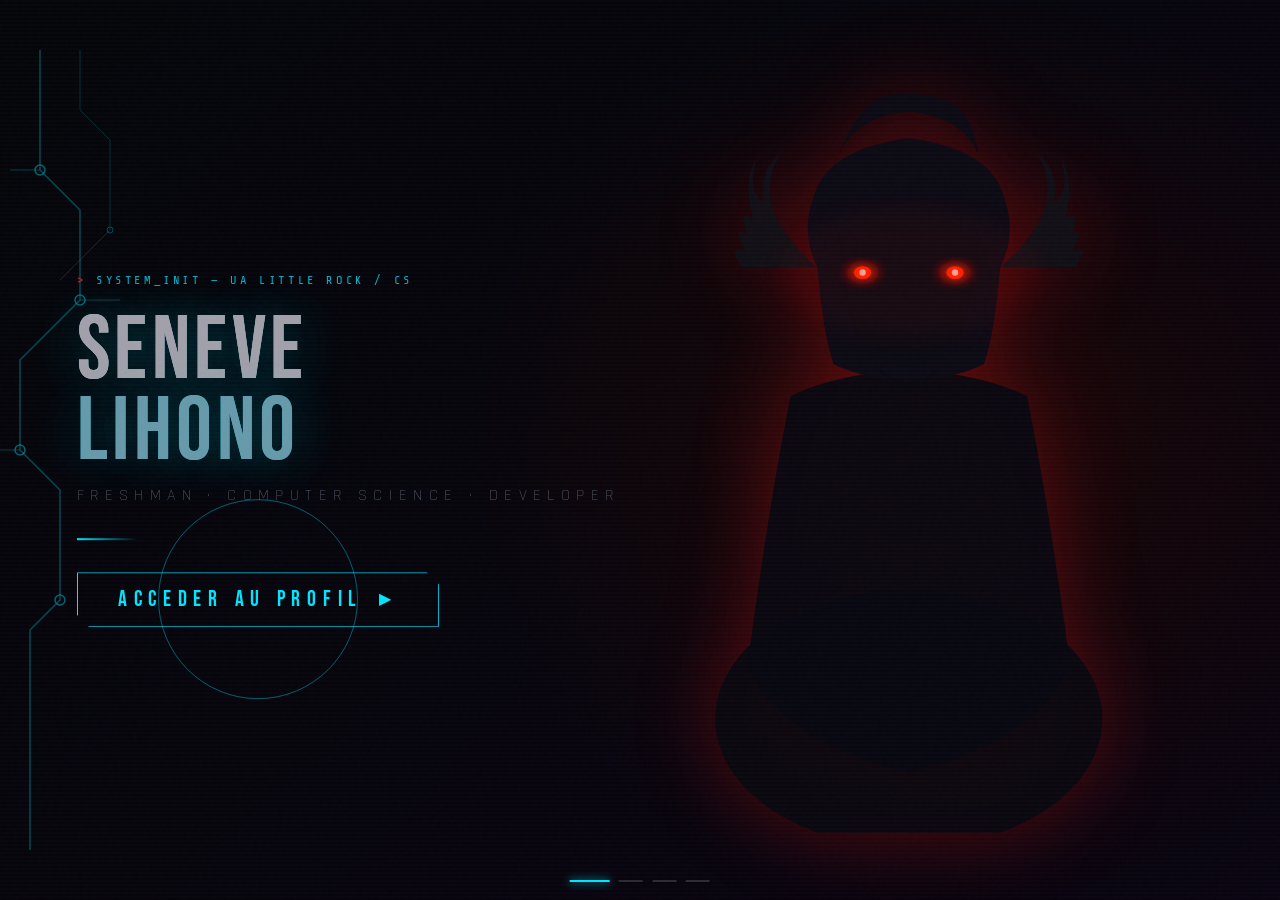
==== index.html @ 0534eff2 "uploadd of spin" ====
<!DOCTYPE html>
<html lang="fr">
<head>
  <meta charset="UTF-8">
  <meta name="viewport" content="width=device-width, initial-scale=1.0">
  <title>Seneve Lihono — Portfolio</title>
  <link href="https://fonts.googleapis.com/css2?family=Bebas+Neue&family=Rajdhani:wght@300;400;600;700&family=Share+Tech+Mono&display=swap" rel="stylesheet">
  <link rel="stylesheet" href="style.css">
</head>
<body>

  <!-- ══════════════════════════════════════
       SLIDER PRINCIPAL (4 slides)
  ══════════════════════════════════════ -->
  <div class="slider" id="slider">

    <!-- ══ SLIDE 0 — START ══ -->
    <div class="slide" id="s0">
      <div class="s0-bg"></div>
      <div class="scanlines"></div>

      <!-- Circuit board décoratif gauche -->
      <svg class="circuit" viewBox="0 0 220 800" fill="none" xmlns="http://www.w3.org/2000/svg">
        <path d="M40 0 L40 120 L80 160 L80 250 L20 310 L20 400 L60 440 L60 550 L30 580 L30 800" stroke="#00e5ff" stroke-width="1.5" opacity="0.5"/>
        <path d="M80 0 L80 60 L110 90 L110 180 L60 230" stroke="#00e5ff" stroke-width="1" opacity="0.3"/>
        <circle cx="40"  cy="120" r="5" fill="none" stroke="#00e5ff" stroke-width="1.5" opacity="0.7"/>
        <circle cx="80"  cy="250" r="5" fill="none" stroke="#00e5ff" stroke-width="1.5" opacity="0.7"/>
        <circle cx="20"  cy="400" r="5" fill="none" stroke="#00e5ff" stroke-width="1.5" opacity="0.7"/>
        <circle cx="60"  cy="550" r="5" fill="none" stroke="#00e5ff" stroke-width="1.5" opacity="0.7"/>
        <circle cx="110" cy="180" r="3" fill="none" stroke="#00e5ff" stroke-width="1"   opacity="0.5"/>
        <path d="M40 120 L10 120"  stroke="#00e5ff" stroke-width="1" opacity="0.4"/>
        <path d="M80 250 L120 250" stroke="#00e5ff" stroke-width="1" opacity="0.4"/>
        <path d="M20 400 L0 400"   stroke="#00e5ff" stroke-width="1" opacity="0.4"/>
      </svg>

      <!-- Personnage sombre (SVG art style Gachiakuta) -->
      <div class="dark-figure">
        <svg class="figure-svg" viewBox="0 0 500 700" xmlns="http://www.w3.org/2000/svg">
          <defs>
            <radialGradient id="eyeGlow" cx="50%" cy="50%" r="50%">
              <stop offset="0%"   stop-color="#ff3300" stop-opacity="1"/>
              <stop offset="60%"  stop-color="#cc1100" stop-opacity="0.8"/>
              <stop offset="100%" stop-color="#660000" stop-opacity="0"/>
            </radialGradient>
            <filter id="blur-eye">  <feGaussianBlur stdDeviation="4"/>  </filter>
            <filter id="blur-soft"> <feGaussianBlur stdDeviation="12"/> </filter>
          </defs>
          <!-- Ombre corps -->
          <ellipse cx="250" cy="600" rx="180" ry="120" fill="#080810" opacity="0.9"/>
          <!-- Corps / cape sombre -->
          <path d="M140 300 Q120 400 100 550 Q130 620 250 650 Q370 620 400 550 Q380 400 360 300 Q320 280 250 275 Q180 280 140 300Z" fill="#0a0810" opacity="0.95"/>
          <!-- Tête -->
          <path d="M165 180 Q150 150 160 120 Q170 70 250 60 Q330 70 340 120 Q350 150 335 180 Q330 240 320 270 Q290 285 250 285 Q210 285 180 270 Q170 240 165 180Z" fill="#0d0a14"/>
          <!-- Cheveux hérissés gauche -->
          <path d="M165 180 Q140 160 125 130 Q115 100 130 75 Q110 90 115 120 Q100 110 108 80 Q95 100 105 135 Q90 125 100 150 Q85 140 98 165 Q80 158 95 180 Q165 180 165 180Z" fill="#111118" opacity="0.9"/>
          <!-- Cheveux hérissés droit -->
          <path d="M335 180 Q360 160 375 130 Q385 100 370 75 Q390 90 385 120 Q400 110 392 80 Q405 100 395 135 Q410 125 402 150 Q415 140 402 165 Q420 158 405 180 Q335 180 335 180Z" fill="#111118" opacity="0.9"/>
          <!-- Mèche du dessus -->
          <path d="M185 75 Q200 40 250 35 Q300 40 315 75 Q310 45 295 30 Q270 15 230 20 Q205 25 185 75Z" fill="#0d0a14"/>
          <!-- Ombre visage -->
          <path d="M185 150 Q190 200 200 240 Q220 270 250 272 Q280 270 300 240 Q310 200 315 150 Q295 135 250 133 Q205 135 185 150Z" fill="#0c0a12"/>
          <!-- Yeux rouges lumineux -->
          <ellipse cx="207" cy="185" rx="20" ry="12" fill="url(#eyeGlow)" filter="url(#blur-eye)" opacity="0.9"/>
          <ellipse cx="293" cy="185" rx="20" ry="12" fill="url(#eyeGlow)" filter="url(#blur-eye)" opacity="0.9"/>
          <ellipse cx="207" cy="185" rx="8" ry="6" fill="#ff2200"/>
          <ellipse cx="293" cy="185" rx="8" ry="6" fill="#ff2200"/>
          <ellipse cx="207" cy="185" rx="3" ry="3" fill="#fff" opacity="0.6"/>
          <ellipse cx="293" cy="185" rx="3" ry="3" fill="#fff" opacity="0.6"/>
          <!-- Halo rouge ambiant -->
          <ellipse cx="250" cy="185" rx="120" ry="60" fill="#ff1100" opacity="0.05" filter="url(#blur-soft)"/>
          <!-- Col / cou -->
          <path d="M220 272 Q235 290 250 295 Q265 290 280 272 Q265 285 250 288 Q235 285 220 272Z" fill="#0a0810"/>
        </svg>
      </div>

      <!-- Contenu texte gauche -->
      <div class="s0-left">
        <div class="tag-line">SYSTEM_INIT — UA LITTLE ROCK / CS</div>
        <div class="big-name">
          <div class="glitch-wrap" data-text="SENEVE">SENEVE</div>
          <span class="glitch-wrap" data-text="LIHONO">LIHONO</span>
        </div>
        <div class="sub-name">Freshman · Computer Science · Developer</div>
        <div class="divider"></div>
        <div style="position:relative; display:inline-block;">
          <div class="pulse-ring"></div>
          <div class="pulse-ring"></div>
          <div class="pulse-ring"></div>
          <button class="start-btn" onclick="goTo(1)">
            ACCEDER AU PROFIL <span class="arrow">▶</span>
          </button>
        </div>
      </div>
    </div><!-- /s0 -->


    <!-- ══ SLIDE 1 — WHO I AM ══ -->
    <div class="slide" id="s1">
      <div class="s1-bg"></div>
      <div class="scanlines"></div>

      <svg class="circuit" viewBox="0 0 220 800" fill="none" xmlns="http://www.w3.org/2000/svg">
        <path d="M40 0 L40 120 L80 160 L80 250 L20 310 L20 400 L60 440 L60 550 L30 580 L30 800" stroke="#ff2d2d" stroke-width="1.5" opacity="0.35"/>
        <circle cx="40" cy="120" r="5" fill="none" stroke="#ff2d2d" stroke-width="1.5" opacity="0.6"/>
        <circle cx="80" cy="250" r="5" fill="none" stroke="#ff2d2d" stroke-width="1.5" opacity="0.6"/>
        <circle cx="20" cy="400" r="5" fill="none" stroke="#ff2d2d" stroke-width="1.5" opacity="0.6"/>
      </svg>

      <div class="slide-header">
        <div class="section-num">// 01 — IDENTITY</div>
        <div class="section-title">WHO <em>I AM</em></div>
        <div class="title-bar"></div>
      </div>

      <div class="bio-grid">
        <div class="bio-card">
          <div class="bio-label">Origine</div>
          <div class="bio-text">Né à Kinshasa, RDC. Multilingue — parle Français, Lingala et Swahili. Maintenant basé à Little Rock, Arkansas.</div>
        </div>
        <div class="bio-card">
          <div class="bio-label">Formation</div>
          <div class="bio-text">Étudiant Freshman en Computer Science à UA Little Rock. Passionné par la programmation depuis ses débuts avec Scratch.</div>
        </div>
        <div class="bio-card">
          <div class="bio-label">Expérience</div>
          <div class="bio-text">Formation Scratch &amp; drone programming. Bénévole IT services au Summit Church. Toujours en train d'explorer de nouvelles technologies.</div>
          <div class="tag-list">
            <span class="tag">Scratch</span>
            <span class="tag">Drone</span>
            <span class="tag">IT Support</span>
          </div>
        </div>
        <div class="bio-card">
          <div class="bio-label">Hobbies</div>
          <div class="bio-text">Football · Écriture · Animes &amp; Cartoons · Gaming · Cuisine · Batterie · Studio musique maison</div>
          <div class="tag-list">
            <span class="tag red">⚽ Soccer</span>
            <span class="tag red">🥁 Drums</span>
            <span class="tag red">✍ Stories</span>
            <span class="tag red">🎌 Anime</span>
          </div>
        </div>
      </div>

      <button class="nav-arrow nav-prev" onclick="goTo(0)">◀ RETOUR</button>
      <button class="nav-arrow nav-next" onclick="goTo(2)">SUITE ▶</button>
    </div><!-- /s1 -->


    <!-- ══ SLIDE 2 — ÉTUDES & MOTIVATION ══ -->
    <div class="slide" id="s2">
      <div class="s2-bg"></div>
      <div class="scanlines"></div>

      <svg class="circuit" viewBox="0 0 220 800" fill="none" xmlns="http://www.w3.org/2000/svg">
        <path d="M40 0 L40 120 L80 160 L80 250 L20 310 L20 400 L60 440 L60 550 L30 580 L30 800" stroke="#00e5ff" stroke-width="1.5" opacity="0.4"/>
        <circle cx="40" cy="120" r="5" fill="none" stroke="#00e5ff" stroke-width="1.5" opacity="0.7"/>
        <circle cx="80" cy="250" r="5" fill="none" stroke="#00e5ff" stroke-width="1.5" opacity="0.7"/>
        <circle cx="20" cy="400" r="5" fill="none" stroke="#00e5ff" stroke-width="1.5" opacity="0.7"/>
      </svg>

      <div class="slide-header">
        <div class="section-num">// 02 — VISION</div>
        <div class="section-title">ÉTUDES &amp; <em>MOTIVATION</em></div>
        <div class="title-bar"></div>
      </div>

      <div class="two-col">
        <div class="info-block">
          <div class="block-title">📡 Ce que j'étudie</div>
          <div class="study-item"><div class="study-dot"></div><div class="study-text">Computer Science — Algorithmique, structures de données, logique computationnelle</div></div>
          <div class="study-item"><div class="study-dot"></div><div class="study-text">Programmation : Python, Java, HTML/CSS — en cours d'apprentissage continu</div></div>
          <div class="study-item"><div class="study-dot"></div><div class="study-text">Réseaux &amp; systèmes — initiation à l'architecture informatique</div></div>
          <div class="study-item"><div class="study-dot"></div><div class="study-text">Mathématiques discrètes — la base de tout en CS</div></div>
        </div>
        <div class="info-block red-block">
          <div class="block-title">🔥 Ce qui me motive</div>
          <div class="motiv-item"><div class="motiv-icon">⚡</div><div class="study-text">Créer des outils qui simplifient la vie des gens et ont un impact réel dans la société</div></div>
          <div class="motiv-item"><div class="motiv-icon">🎮</div><div class="study-text">L'intersection entre la technologie, le design et la narration (game dev &amp; storytelling)</div></div>
          <div class="motiv-item"><div class="motiv-icon">🌍</div><div class="study-text">Représenter l'Afrique dans la tech — montrer ce dont les développeurs africains sont capables</div></div>
          <div class="motiv-item"><div class="motiv-icon">🎵</div><div class="study-text">Fusionner musique et code — produire, automatiser, innover dans le studio</div></div>
        </div>
      </div>

      <button class="nav-arrow nav-prev" onclick="goTo(1)">◀ RETOUR</button>
      <button class="nav-arrow nav-next" onclick="goTo(3)">MES TRAVAUX ▶</button>
    </div><!-- /s2 -->


    <!-- ══ SLIDE 3 — MES TRAVAUX ══ -->
    <div class="slide" id="s3">
      <div class="s3-bg"></div>
      <div class="scanlines"></div>

      <svg class="circuit" viewBox="0 0 220 800" fill="none" xmlns="http://www.w3.org/2000/svg">
        <path d="M40 0 L40 120 L80 160 L80 250 L20 310 L20 400 L60 440 L60 550 L30 580 L30 800" stroke="#00e5ff" stroke-width="1.5" opacity="0.4"/>
        <circle cx="40" cy="120" r="5" fill="none" stroke="#00e5ff" stroke-width="1.5" opacity="0.7"/>
        <circle cx="80" cy="250" r="5" fill="none" stroke="#00e5ff" stroke-width="1.5" opacity="0.7"/>
        <circle cx="20" cy="400" r="5" fill="none" stroke="#00e5ff" stroke-width="1.5" opacity="0.7"/>
      </svg>

      <div class="slide-header">
        <div class="section-num">// 03 — PORTFOLIO</div>
        <div class="section-title">MES <em>TRAVAUX</em></div>
        <div class="title-bar"></div>
      </div>

      <div class="scroll-hint">
        <span>SCROLL</span>
        <div class="scroll-line"></div>
      </div>

      <!-- Grille verticale scrollable -->
      <div class="works-container">
        <div class="works-grid">
          <!-- Travaux terminés -->
          <div class="work-icon-card" onclick="openWork('scratch')">
            <span class="work-status">✓ DONE</span>
            <div class="work-emoji">🐱</div>
            <div class="work-label">Scratch Projects</div>
          </div>
          <div class="work-icon-card" onclick="openWork('drone')">
            <span class="work-status">✓ DONE</span>
            <div class="work-emoji">🚁</div>
            <div class="work-label">Drone Programming</div>
          </div>
          <div class="work-icon-card" onclick="openWork('church')">
            <span class="work-status">✓ DONE</span>
            <div class="work-emoji">⛪</div>
            <div class="work-label">IT Church Bénévolat</div>
          </div>
          <div class="work-icon-card locked" onclick="openWork('web')">
            <span class="work-status">WIP</span>
            <div class="work-emoji">🌐</div>
            <div class="work-label">Web Dev Project</div>
          </div>
          <!-- En cours -->
          <div class="work-icon-card locked" onclick="openWork('story')">
            <span class="work-status">WIP</span>
            <div class="work-emoji">📖</div>
            <div class="work-label">Story / Novel</div>
          </div>
          <div class="work-icon-card locked" onclick="openWork('studio')">
            <span class="work-status">WIP</span>
            <div class="work-emoji">🎵</div>
            <div class="work-label">Music Studio Setup</div>
          </div>
          <div class="work-icon-card locked" onclick="openWork('game')">
            <span class="work-status">SOON</span>
            <div class="work-emoji">🎮</div>
            <div class="work-label">Game Dev Concept</div>
          </div>
          <div class="work-icon-card locked" onclick="openWork('app')">
            <span class="work-status">SOON</span>
            <div class="work-emoji">📱</div>
            <div class="work-label">Mobile App</div>
          </div>
          <!-- À venir -->
          <div class="work-icon-card locked" onclick="openWork('ai')">
            <span class="work-status">SOON</span>
            <div class="work-emoji">🤖</div>
            <div class="work-label">AI Project</div>
          </div>
          <div class="work-icon-card locked" onclick="openWork('drum')">
            <span class="work-status">WIP</span>
            <div class="work-emoji">🥁</div>
            <div class="work-label">Drum Covers</div>
          </div>
          <div class="work-icon-card locked" onclick="openWork('design')">
            <span class="work-status">SOON</span>
            <div class="work-emoji">🎨</div>
            <div class="work-label">UI Design Work</div>
          </div>
          <div class="work-icon-card locked" onclick="openWork('open')">
            <span class="work-status">???</span>
            <div class="work-emoji">🔮</div>
            <div class="work-label">Projet Secret</div>
          </div>
        </div>
      </div>

      <button class="nav-arrow nav-prev" onclick="goTo(2)">◀ RETOUR</button>
    </div><!-- /s3 -->

  </div><!-- /slider -->


  <!-- ══ PROGRESS DOTS ══ -->
  <div class="progress">
    <div class="prog-dot active" onclick="goTo(0)"></div>
    <div class="prog-dot"        onclick="goTo(1)"></div>
    <div class="prog-dot"        onclick="goTo(2)"></div>
    <div class="prog-dot"        onclick="goTo(3)"></div>
  </div>


  <!-- ══ MODAL TRAVAIL ══ -->
  <div class="work-modal" id="modal">
    <div class="modal-box">
      <button class="modal-close" onclick="closeModal()">[ FERMER ]</button>
      <div class="modal-title" id="modal-title">PROJECT</div>
      <div class="modal-desc"  id="modal-desc">Description...</div>
      <div class="modal-tags"  id="modal-tags"></div>
    </div>
  </div>

  <script src="script.js"></script>
</body>
</html>
---- style.css ----
/* ══════════════════════════════════════════════
   VARIABLES & RESET
══════════════════════════════════════════════ */
:root {
  --cyan:  #00e5ff;
  --red:   #ff2d2d;
  --dark:  #050508;
  --mid:   #0d0d14;
  --panel: #0a0a12;
  --text:  #c8d0e0;
  --dim:   #5a6070;
}

* {
  margin: 0;
  padding: 0;
  box-sizing: border-box;
}

body {
  background: var(--dark);
  color: var(--text);
  font-family: 'Rajdhani', sans-serif;
  overflow: hidden;
  height: 100vh;
  width: 100vw;
  cursor: default;
}

/* ── Texture grain (noise overlay) ── */
body::before {
  content: '';
  position: fixed;
  inset: 0;
  background-image: url("data:image/svg+xml,%3Csvg viewBox='0 0 200 200' xmlns='http://www.w3.org/2000/svg'%3E%3Cfilter id='n'%3E%3CfeTurbulence type='fractalNoise' baseFrequency='0.9' numOctaves='4' stitchTiles='stitch'/%3E%3C/filter%3E%3Crect width='100%25' height='100%25' filter='url(%23n)' opacity='0.04'/%3E%3C/svg%3E");
  opacity: 0.4;
  pointer-events: none;
  z-index: 9999;
}


/* ══════════════════════════════════════════════
   SLIDER
══════════════════════════════════════════════ */
.slider {
  display: flex;
  width: 400vw;
  height: 100vh;
  transition: transform 0.9s cubic-bezier(0.86, 0, 0.07, 1);
}

.slide {
  width: 100vw;
  height: 100vh;
  position: relative;
  overflow: hidden;
  flex-shrink: 0;
}

/* ── Circuit board décoratif (SVG latéral) ── */
.circuit {
  position: absolute;
  left: 0;
  top: 0;
  width: 220px;
  height: 100%;
  opacity: 0.6;
  pointer-events: none;
}

/* ── Lignes de scan CRT ── */
.scanlines {
  position: absolute;
  inset: 0;
  background: repeating-linear-gradient(
    0deg,
    transparent,
    transparent 2px,
    rgba(0, 229, 255, 0.015) 2px,
    rgba(0, 229, 255, 0.015) 4px
  );
  pointer-events: none;
  z-index: 2;
}


/* ══════════════════════════════════════════════
   SLIDE 0 — START
══════════════════════════════════════════════ */
#s0 { background: var(--dark); }

.s0-bg {
  position: absolute;
  inset: 0;
  background:
    radial-gradient(ellipse 60% 80% at 75% 50%, #1a0505 0%, transparent 65%),
    radial-gradient(ellipse 30% 40% at 72% 48%, rgba(180, 20, 20, 0.25) 0%, transparent 60%),
    linear-gradient(135deg, #050508 0%, #0a0310 100%);
}

/* Personnage sombre droit */
.dark-figure {
  position: absolute;
  right: 8%;
  top: 50%;
  transform: translateY(-50%);
  width: 42vw;
  height: 85vh;
  display: flex;
  align-items: center;
  justify-content: center;
}

.figure-svg {
  width: 100%;
  height: 100%;
  filter: drop-shadow(0 0 40px rgba(255, 20, 20, 0.3));
}

/* Contenu gauche slide 0 */
.s0-left {
  position: absolute;
  left: 6%;
  top: 50%;
  transform: translateY(-50%);
  z-index: 5;
}

.tag-line {
  font-family: 'Share Tech Mono', monospace;
  color: var(--cyan);
  font-size: 0.75rem;
  letter-spacing: 0.3em;
  text-transform: uppercase;
  margin-bottom: 1.5rem;
  opacity: 0.8;
}

.tag-line::before {
  content: '> ';
  color: var(--red);
}

.big-name {
  font-family: 'Bebas Neue', sans-serif;
  font-size: clamp(3rem, 7vw, 6rem);
  line-height: 0.9;
  color: #fff;
  letter-spacing: 0.05em;
  text-shadow: 0 0 60px rgba(0, 229, 255, 0.2);
}

.big-name span {
  color: var(--cyan);
  display: block;
}

.sub-name {
  font-family: 'Rajdhani', sans-serif;
  font-weight: 300;
  font-size: 1rem;
  letter-spacing: 0.4em;
  color: var(--dim);
  margin-top: 0.8rem;
  text-transform: uppercase;
}

.divider {
  width: 60px;
  height: 2px;
  background: linear-gradient(90deg, var(--cyan), transparent);
  margin: 2rem 0;
}

/* Bouton START */
.start-btn {
  display: inline-flex;
  align-items: center;
  gap: 1rem;
  background: transparent;
  border: 1px solid var(--cyan);
  color: var(--cyan);
  font-family: 'Bebas Neue', sans-serif;
  font-size: 1.4rem;
  letter-spacing: 0.3em;
  padding: 0.8rem 2.5rem;
  cursor: pointer;
  position: relative;
  overflow: hidden;
  transition: all 0.3s;
  clip-path: polygon(0 0, calc(100% - 12px) 0, 100% 12px, 100% 100%, 12px 100%, 0 calc(100% - 12px));
}

.start-btn::before {
  content: '';
  position: absolute;
  inset: 0;
  background: var(--cyan);
  transform: scaleX(0);
  transform-origin: left;
  transition: transform 0.3s ease;
  z-index: -1;
}

.start-btn:hover::before { transform: scaleX(1); }
.start-btn:hover {
  color: var(--dark);
  box-shadow: 0 0 30px rgba(0, 229, 255, 0.4);
}

.start-btn .arrow {
  font-size: 1rem;
  transition: transform 0.3s;
}
.start-btn:hover .arrow { transform: translateX(6px); }

/* Anneaux pulsants autour du bouton */
.pulse-ring {
  position: absolute;
  width: 200px;
  height: 200px;
  border: 1px solid rgba(0, 229, 255, 0.15);
  border-radius: 50%;
  left: 50%;
  top: 50%;
  transform: translate(-50%, -50%);
  animation: pulse-expand 3s ease-out infinite;
  pointer-events: none;
}
.pulse-ring:nth-child(2) { animation-delay: 1s; }
.pulse-ring:nth-child(3) { animation-delay: 2s; }

@keyframes pulse-expand {
  0%   { transform: translate(-50%, -50%) scale(0.3); opacity: 0.6; }
  100% { transform: translate(-50%, -50%) scale(2.5); opacity: 0; }
}

/* Effet glitch sur le nom */
.glitch-wrap {
  position: relative;
  display: inline-block;
}

.glitch-wrap::before,
.glitch-wrap::after {
  content: attr(data-text);
  position: absolute;
  left: 0; top: 0;
  font-family: 'Bebas Neue', sans-serif;
  font-size: inherit;
  line-height: inherit;
  letter-spacing: inherit;
  color: inherit;
  width: 100%;
}

.glitch-wrap::before {
  color: var(--cyan);
  animation: glitch 3.5s infinite linear alternate-reverse;
  animation-delay: 0.5s;
  opacity: 0.6;
}

.glitch-wrap::after {
  color: var(--red);
  animation: glitch 4s infinite linear alternate;
  opacity: 0.4;
}

@keyframes glitch {
  0%   { clip-path: inset(40% 0 61% 0); transform: translate(-4px, 0); }
  20%  { clip-path: inset(92% 0 1%  0); transform: translate( 4px, 0); }
  40%  { clip-path: inset(43% 0 1%  0); transform: translate( 0,   0); }
  60%  { clip-path: inset(25% 0 58% 0); transform: translate( 4px, 0); }
  80%  { clip-path: inset(54% 0 7%  0); transform: translate(-4px, 0); }
  100% { clip-path: inset(58% 0 43% 0); transform: translate( 0,   0); }
}


/* ══════════════════════════════════════════════
   SLIDE 1 — WHO I AM
══════════════════════════════════════════════ */
#s1 { background: var(--mid); }

.s1-bg {
  position: absolute;
  inset: 0;
  background:
    radial-gradient(ellipse 50% 60% at 20% 50%, rgba(0, 229, 255, 0.04) 0%, transparent 70%),
    linear-gradient(160deg, #080810 0%, #0d0d18 100%);
}

/* En-tête de section (commun slides 1-3) */
.slide-header {
  position: absolute;
  top: 8%;
  left: 6%;
  z-index: 5;
}

.section-num {
  font-family: 'Share Tech Mono', monospace;
  font-size: 0.65rem;
  color: var(--red);
  letter-spacing: 0.4em;
  margin-bottom: 0.5rem;
}

.section-title {
  font-family: 'Bebas Neue', sans-serif;
  font-size: clamp(2.5rem, 5vw, 4.5rem);
  color: #fff;
  letter-spacing: 0.06em;
  line-height: 0.9;
}

.section-title em {
  color: var(--cyan);
  font-style: normal;
}

.title-bar {
  width: 80px;
  height: 3px;
  background: linear-gradient(90deg, var(--red), var(--cyan));
  margin-top: 0.8rem;
}

/* Grille bio (4 cartes) */
.bio-grid {
  position: absolute;
  top: 28%;
  left: 6%;
  right: 10%;
  display: grid;
  grid-template-columns: 1fr 1fr;
  gap: 1.5rem 3rem;
  z-index: 5;
}

.bio-card {
  border-left: 2px solid var(--cyan);
  padding-left: 1.2rem;
  animation: fadeUp 0.6s ease both;
}

.bio-card:nth-child(2) { animation-delay: 0.1s; border-color: var(--red); }
.bio-card:nth-child(3) { animation-delay: 0.2s; }
.bio-card:nth-child(4) { animation-delay: 0.3s; border-color: var(--red); }

@keyframes fadeUp {
  from { opacity: 0; transform: translateY(20px); }
  to   { opacity: 1; transform: translateY(0); }
}

.bio-label {
  font-family: 'Share Tech Mono', monospace;
  font-size: 0.6rem;
  color: var(--cyan);
  letter-spacing: 0.3em;
  text-transform: uppercase;
  margin-bottom: 0.4rem;
  opacity: 0.7;
}

.bio-card:nth-child(2) .bio-label,
.bio-card:nth-child(4) .bio-label { color: var(--red); }

.bio-text {
  font-size: 0.95rem;
  line-height: 1.6;
  color: var(--text);
  font-weight: 300;
}

/* Tags */
.tag-list {
  display: flex;
  flex-wrap: wrap;
  gap: 0.4rem;
  margin-top: 0.4rem;
}

.tag {
  background: rgba(0, 229, 255, 0.08);
  border: 1px solid rgba(0, 229, 255, 0.2);
  color: var(--cyan);
  font-family: 'Share Tech Mono', monospace;
  font-size: 0.6rem;
  padding: 0.2rem 0.6rem;
  letter-spacing: 0.1em;
}

.tag.red {
  background: rgba(255, 45, 45, 0.08);
  border-color: rgba(255, 45, 45, 0.2);
  color: var(--red);
}


/* ══════════════════════════════════════════════
   SLIDE 2 — ÉTUDES & MOTIVATION
══════════════════════════════════════════════ */
#s2 { background: var(--panel); }

.s2-bg {
  position: absolute;
  inset: 0;
  background:
    radial-gradient(ellipse 40% 50% at 80% 30%, rgba(255, 45, 45, 0.06) 0%, transparent 60%),
    radial-gradient(ellipse 50% 60% at 10% 70%, rgba(0, 229, 255, 0.04) 0%, transparent 60%),
    #050508;
}

/* Deux colonnes */
.two-col {
  position: absolute;
  top: 26%;
  left: 6%;
  right: 6%;
  display: grid;
  grid-template-columns: 1fr 1fr;
  gap: 2rem;
  z-index: 5;
}

.info-block {
  padding: 1.5rem;
  border: 1px solid rgba(0, 229, 255, 0.1);
  background: rgba(0, 229, 255, 0.02);
  position: relative;
  clip-path: polygon(0 0, calc(100% - 16px) 0, 100% 16px, 100% 100%, 0 100%);
}

.info-block.red-block {
  border-color: rgba(255, 45, 45, 0.15);
  background: rgba(255, 45, 45, 0.02);
  clip-path: polygon(0 0, 100% 0, 100% 100%, 16px 100%, 0 calc(100% - 16px));
}

.block-title {
  font-family: 'Bebas Neue', sans-serif;
  font-size: 1.3rem;
  letter-spacing: 0.15em;
  color: var(--cyan);
  margin-bottom: 1rem;
}

.red-block .block-title { color: var(--red); }

.study-item {
  display: flex;
  align-items: flex-start;
  gap: 0.8rem;
  margin-bottom: 0.8rem;
}

.study-dot {
  width: 6px;
  height: 6px;
  background: var(--cyan);
  border-radius: 50%;
  flex-shrink: 0;
  margin-top: 0.45rem;
  box-shadow: 0 0 8px var(--cyan);
}

.red-block .study-dot {
  background: var(--red);
  box-shadow: 0 0 8px var(--red);
}

.study-text {
  font-size: 0.85rem;
  line-height: 1.5;
  color: var(--text);
  font-weight: 300;
}

.motiv-item {
  display: flex;
  align-items: center;
  gap: 1rem;
  margin-bottom: 0.8rem;
}

.motiv-icon {
  width: 36px;
  height: 36px;
  border: 1px solid rgba(255, 45, 45, 0.3);
  display: flex;
  align-items: center;
  justify-content: center;
  font-size: 1.1rem;
  flex-shrink: 0;
}


/* ══════════════════════════════════════════════
   SLIDE 3 — MES TRAVAUX
══════════════════════════════════════════════ */
#s3 { background: #060608; }

.s3-bg {
  position: absolute;
  inset: 0;
  background:
    radial-gradient(ellipse 70% 50% at 50% 100%, rgba(0, 229, 255, 0.05) 0%, transparent 60%),
    #060608;
}

/* Conteneur scrollable vertical */
.works-container {
  position: absolute;
  top: 26%;
  left: 6%;
  right: 6%;
  bottom: 10%;
  overflow-y: auto;
  overflow-x: hidden;
  z-index: 5;
  scrollbar-width: thin;
  scrollbar-color: var(--cyan) transparent;
}

.works-container::-webkit-scrollbar       { width: 3px; }
.works-container::-webkit-scrollbar-track { background: transparent; }
.works-container::-webkit-scrollbar-thumb { background: var(--cyan); }

/* Grille icônes travaux */
.works-grid {
  display: grid;
  grid-template-columns: repeat(4, 1fr);
  gap: 1.2rem;
  padding-bottom: 1rem;
}

.work-icon-card {
  aspect-ratio: 1;
  border: 1px solid rgba(0, 229, 255, 0.12);
  background: rgba(0, 229, 255, 0.03);
  display: flex;
  flex-direction: column;
  align-items: center;
  justify-content: center;
  gap: 0.6rem;
  cursor: pointer;
  position: relative;
  overflow: hidden;
  transition: all 0.3s ease;
  clip-path: polygon(0 0, calc(100% - 10px) 0, 100% 10px, 100% 100%, 10px 100%, 0 calc(100% - 10px));
}

.work-icon-card::before {
  content: '';
  position: absolute;
  inset: 0;
  background: linear-gradient(135deg, rgba(0, 229, 255, 0.08), transparent);
  opacity: 0;
  transition: opacity 0.3s;
}

.work-icon-card:hover::before { opacity: 1; }

.work-icon-card:hover {
  border-color: var(--cyan);
  box-shadow: 0 0 20px rgba(0, 229, 255, 0.15), inset 0 0 20px rgba(0, 229, 255, 0.05);
  transform: translateY(-2px);
}

/* Variante rouge pour travaux "locked" */
.work-icon-card.locked {
  border-color: rgba(255, 45, 45, 0.12);
  background: rgba(255, 45, 45, 0.03);
}

.work-icon-card.locked:hover {
  border-color: var(--red);
  box-shadow: 0 0 20px rgba(255, 45, 45, 0.15);
}

.work-emoji {
  font-size: 2rem;
  filter: grayscale(0.3);
}

.work-label {
  font-family: 'Share Tech Mono', monospace;
  font-size: 0.55rem;
  color: var(--dim);
  letter-spacing: 0.2em;
  text-transform: uppercase;
  text-align: center;
  padding: 0 0.3rem;
  transition: color 0.3s;
}

.work-icon-card:hover .work-label         { color: var(--cyan); }
.work-icon-card.locked:hover .work-label  { color: var(--red); }

.work-status {
  position: absolute;
  top: 6px;
  right: 8px;
  font-family: 'Share Tech Mono', monospace;
  font-size: 0.45rem;
  color: var(--cyan);
  letter-spacing: 0.1em;
}

.work-icon-card.locked .work-status { color: var(--red); }

/* Hint de défilement vertical */
.scroll-hint {
  position: absolute;
  right: 6%;
  bottom: 8%;
  display: flex;
  flex-direction: column;
  align-items: center;
  gap: 0.4rem;
  opacity: 0.4;
  pointer-events: none;
  z-index: 5;
}

.scroll-hint span {
  font-family: 'Share Tech Mono', monospace;
  font-size: 0.5rem;
  letter-spacing: 0.2em;
  color: var(--cyan);
  writing-mode: vertical-rl;
}

.scroll-line {
  width: 1px;
  height: 50px;
  background: linear-gradient(180deg, var(--cyan), transparent);
  animation: scroll-anim 1.5s ease-in-out infinite;
}

@keyframes scroll-anim {
  0%, 100% { transform: scaleY(1);           opacity: 0.4; }
  50%       { transform: scaleY(0.3) translateY(20px); opacity: 0.1; }
}


/* ══════════════════════════════════════════════
   MODAL TRAVAIL
══════════════════════════════════════════════ */
.work-modal {
  display: none;
  position: fixed;
  inset: 0;
  background: rgba(0, 0, 0, 0.85);
  z-index: 1000;
  align-items: center;
  justify-content: center;
  backdrop-filter: blur(8px);
}

.work-modal.open { display: flex; }

.modal-box {
  background: var(--mid);
  border: 1px solid var(--cyan);
  padding: 2.5rem;
  max-width: 500px;
  width: 90%;
  position: relative;
  clip-path: polygon(0 0, calc(100% - 20px) 0, 100% 20px, 100% 100%, 20px 100%, 0 calc(100% - 20px));
  animation: modalIn 0.3s ease;
}

@keyframes modalIn {
  from { opacity: 0; transform: scale(0.92); }
  to   { opacity: 1; transform: scale(1); }
}

.modal-title {
  font-family: 'Bebas Neue', sans-serif;
  font-size: 2rem;
  color: var(--cyan);
  letter-spacing: 0.1em;
  margin-bottom: 0.5rem;
}

.modal-desc {
  font-size: 0.9rem;
  line-height: 1.7;
  color: var(--text);
  font-weight: 300;
}

.modal-close {
  position: absolute;
  top: 1rem;
  right: 1.2rem;
  background: none;
  border: none;
  color: var(--dim);
  font-size: 1.2rem;
  cursor: pointer;
  font-family: 'Share Tech Mono', monospace;
  transition: color 0.2s;
}
.modal-close:hover { color: var(--cyan); }

.modal-tags {
  display: flex;
  flex-wrap: wrap;
  gap: 0.4rem;
  margin-top: 1rem;
}


/* ══════════════════════════════════════════════
   NAVIGATION — FLÈCHES & PROGRESS
══════════════════════════════════════════════ */
.nav-arrow {
  position: absolute;
  bottom: 8%;
  z-index: 10;
  background: transparent;
  border: 1px solid rgba(0, 229, 255, 0.3);
  color: var(--cyan);
  font-family: 'Share Tech Mono', monospace;
  font-size: 0.7rem;
  letter-spacing: 0.2em;
  padding: 0.6rem 1.4rem;
  cursor: pointer;
  display: flex;
  align-items: center;
  gap: 0.6rem;
  transition: all 0.3s;
  clip-path: polygon(0 0, calc(100% - 8px) 0, 100% 8px, 100% 100%, 8px 100%, 0 calc(100% - 8px));
}

.nav-arrow:hover {
  background: rgba(0, 229, 255, 0.1);
  border-color: var(--cyan);
  box-shadow: 0 0 20px rgba(0, 229, 255, 0.2);
}

.nav-next { right: 6%; }

.nav-prev {
  left: 6%;
  border-color: rgba(255, 45, 45, 0.3);
  color: var(--red);
}
.nav-prev:hover {
  background: rgba(255, 45, 45, 0.1);
  border-color: var(--red);
  box-shadow: 0 0 20px rgba(255, 45, 45, 0.2);
}

/* Points de progression */
.progress {
  position: fixed;
  bottom: 2%;
  left: 50%;
  transform: translateX(-50%);
  display: flex;
  gap: 0.6rem;
  z-index: 20;
}

.prog-dot {
  width: 24px;
  height: 2px;
  background: rgba(255, 255, 255, 0.15);
  transition: all 0.4s;
  cursor: pointer;
}

.prog-dot.active {
  background: var(--cyan);
  width: 40px;
  box-shadow: 0 0 8px var(--cyan);
}
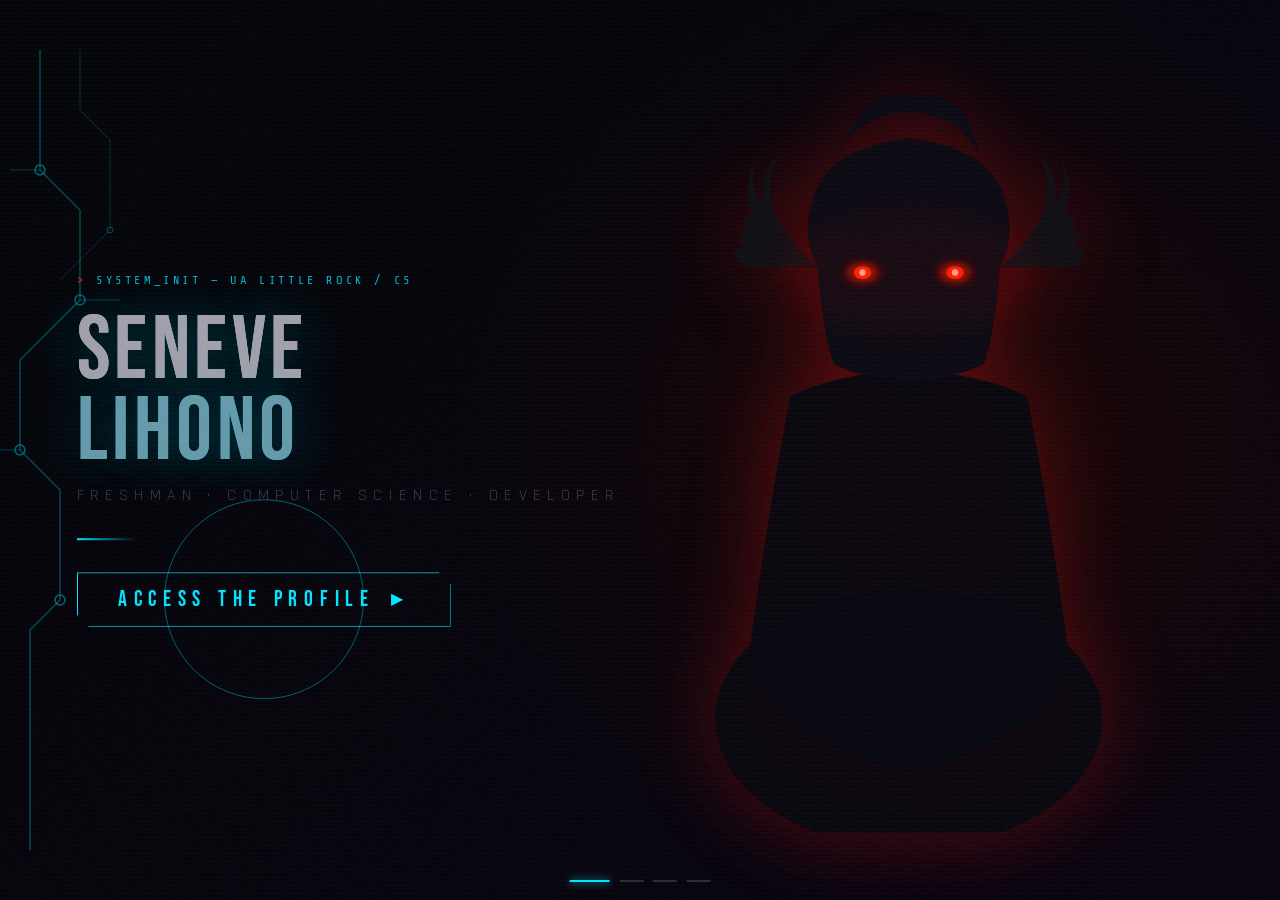
==== commit 879d355c: "upload of spin" ====
--- a/index.html
+++ b/index.html
@@ -1,309 +1,100 @@
 <!DOCTYPE html>
-<html lang="fr">
+<html lang="en,fr">
 <head>
   <meta charset="UTF-8">
   <meta name="viewport" content="width=device-width, initial-scale=1.0">
-  <title>Seneve Lihono — Portfolio</title>
+  <title>Seneve Lihono — Start</title>
   <link href="https://fonts.googleapis.com/css2?family=Bebas+Neue&family=Rajdhani:wght@300;400;600;700&family=Share+Tech+Mono&display=swap" rel="stylesheet">
-  <link rel="stylesheet" href="style.css">
+  <link rel="stylesheet" href="shared.css">
+  <link rel="stylesheet" href="start.css">
 </head>
 <body>
 
-  <!-- ══════════════════════════════════════
-       SLIDER PRINCIPAL (4 slides)
-  ══════════════════════════════════════ -->
-  <div class="slider" id="slider">
+  <div class="page" id="page">
 
-    <!-- ══ SLIDE 0 — START ══ -->
-    <div class="slide" id="s0">
-      <div class="s0-bg"></div>
-      <div class="scanlines"></div>
+    <!-- Fond dégradé sombre rouge -->
+    <div class="s0-bg"></div>
+    <div class="scanlines"></div>
 
-      <!-- Circuit board décoratif gauche -->
-      <svg class="circuit" viewBox="0 0 220 800" fill="none" xmlns="http://www.w3.org/2000/svg">
-        <path d="M40 0 L40 120 L80 160 L80 250 L20 310 L20 400 L60 440 L60 550 L30 580 L30 800" stroke="#00e5ff" stroke-width="1.5" opacity="0.5"/>
-        <path d="M80 0 L80 60 L110 90 L110 180 L60 230" stroke="#00e5ff" stroke-width="1" opacity="0.3"/>
-        <circle cx="40"  cy="120" r="5" fill="none" stroke="#00e5ff" stroke-width="1.5" opacity="0.7"/>
-        <circle cx="80"  cy="250" r="5" fill="none" stroke="#00e5ff" stroke-width="1.5" opacity="0.7"/>
-        <circle cx="20"  cy="400" r="5" fill="none" stroke="#00e5ff" stroke-width="1.5" opacity="0.7"/>
-        <circle cx="60"  cy="550" r="5" fill="none" stroke="#00e5ff" stroke-width="1.5" opacity="0.7"/>
-        <circle cx="110" cy="180" r="3" fill="none" stroke="#00e5ff" stroke-width="1"   opacity="0.5"/>
-        <path d="M40 120 L10 120"  stroke="#00e5ff" stroke-width="1" opacity="0.4"/>
-        <path d="M80 250 L120 250" stroke="#00e5ff" stroke-width="1" opacity="0.4"/>
-        <path d="M20 400 L0 400"   stroke="#00e5ff" stroke-width="1" opacity="0.4"/>
+    <!-- Circuit board décoratif gauche (cyan) -->
+    <svg class="circuit" viewBox="0 0 220 800" fill="none" xmlns="http://www.w3.org/2000/svg">
+      <path d="M40 0 L40 120 L80 160 L80 250 L20 310 L20 400 L60 440 L60 550 L30 580 L30 800"
+            stroke="#00e5ff" stroke-width="1.5" opacity="0.5"/>
+      <path d="M80 0 L80 60 L110 90 L110 180 L60 230"
+            stroke="#00e5ff" stroke-width="1" opacity="0.3"/>
+      <circle cx="40"  cy="120" r="5" fill="none" stroke="#00e5ff" stroke-width="1.5" opacity="0.7"/>
+      <circle cx="80"  cy="250" r="5" fill="none" stroke="#00e5ff" stroke-width="1.5" opacity="0.7"/>
+      <circle cx="20"  cy="400" r="5" fill="none" stroke="#00e5ff" stroke-width="1.5" opacity="0.7"/>
+      <circle cx="60"  cy="550" r="5" fill="none" stroke="#00e5ff" stroke-width="1.5" opacity="0.7"/>
+      <circle cx="110" cy="180" r="3" fill="none" stroke="#00e5ff" stroke-width="1"   opacity="0.5"/>
+      <path d="M40 120 L10 120"  stroke="#00e5ff" stroke-width="1" opacity="0.4"/>
+      <path d="M80 250 L120 250" stroke="#00e5ff" stroke-width="1" opacity="0.4"/>
+      <path d="M20 400 L0 400"   stroke="#00e5ff" stroke-width="1" opacity="0.4"/>
+    </svg>
+
+    <!-- Personnage sombre (SVG art) -->
+    <div class="dark-figure">
+      <svg class="figure-svg" viewBox="0 0 500 700" xmlns="http://www.w3.org/2000/svg">
+        <defs>
+          <radialGradient id="eyeGlow" cx="50%" cy="50%" r="50%">
+            <stop offset="0%"   stop-color="#ff3300" stop-opacity="1"/>
+            <stop offset="60%"  stop-color="#cc1100" stop-opacity="0.8"/>
+            <stop offset="100%" stop-color="#660000" stop-opacity="0"/>
+          </radialGradient>
+          <filter id="blur-eye">  <feGaussianBlur stdDeviation="4"/>  </filter>
+          <filter id="blur-soft"> <feGaussianBlur stdDeviation="12"/> </filter>
+        </defs>
+        <ellipse cx="250" cy="600" rx="180" ry="120" fill="#080810" opacity="0.9"/>
+        <path d="M140 300 Q120 400 100 550 Q130 620 250 650 Q370 620 400 550 Q380 400 360 300 Q320 280 250 275 Q180 280 140 300Z" fill="#0a0810" opacity="0.95"/>
+        <path d="M165 180 Q150 150 160 120 Q170 70 250 60 Q330 70 340 120 Q350 150 335 180 Q330 240 320 270 Q290 285 250 285 Q210 285 180 270 Q170 240 165 180Z" fill="#0d0a14"/>
+        <path d="M165 180 Q140 160 125 130 Q115 100 130 75 Q110 90 115 120 Q100 110 108 80 Q95 100 105 135 Q90 125 100 150 Q85 140 98 165 Q80 158 95 180 Q165 180 165 180Z" fill="#111118" opacity="0.9"/>
+        <path d="M335 180 Q360 160 375 130 Q385 100 370 75 Q390 90 385 120 Q400 110 392 80 Q405 100 395 135 Q410 125 402 150 Q415 140 402 165 Q420 158 405 180 Q335 180 335 180Z" fill="#111118" opacity="0.9"/>
+        <path d="M185 75 Q200 40 250 35 Q300 40 315 75 Q310 45 295 30 Q270 15 230 20 Q205 25 185 75Z" fill="#0d0a14"/>
+        <path d="M185 150 Q190 200 200 240 Q220 270 250 272 Q280 270 300 240 Q310 200 315 150 Q295 135 250 133 Q205 135 185 150Z" fill="#0c0a12"/>
+        <ellipse cx="207" cy="185" rx="20" ry="12" fill="url(#eyeGlow)" filter="url(#blur-eye)" opacity="0.9"/>
+        <ellipse cx="293" cy="185" rx="20" ry="12" fill="url(#eyeGlow)" filter="url(#blur-eye)" opacity="0.9"/>
+        <ellipse cx="207" cy="185" rx="8"  ry="6"  fill="#ff2200"/>
+        <ellipse cx="293" cy="185" rx="8"  ry="6"  fill="#ff2200"/>
+        <ellipse cx="207" cy="185" rx="3"  ry="3"  fill="#fff" opacity="0.6"/>
+        <ellipse cx="293" cy="185" rx="3"  ry="3"  fill="#fff" opacity="0.6"/>
+        <ellipse cx="250" cy="185" rx="120" ry="60" fill="#ff1100" opacity="0.05" filter="url(#blur-soft)"/>
+        <path d="M220 272 Q235 290 250 295 Q265 290 280 272 Q265 285 250 288 Q235 285 220 272Z" fill="#0a0810"/>
       </svg>
+    </div>
 
-      <!-- Personnage sombre (SVG art style Gachiakuta) -->
-      <div class="dark-figure">
-        <svg class="figure-svg" viewBox="0 0 500 700" xmlns="http://www.w3.org/2000/svg">
-          <defs>
-            <radialGradient id="eyeGlow" cx="50%" cy="50%" r="50%">
-              <stop offset="0%"   stop-color="#ff3300" stop-opacity="1"/>
-              <stop offset="60%"  stop-color="#cc1100" stop-opacity="0.8"/>
-              <stop offset="100%" stop-color="#660000" stop-opacity="0"/>
-            </radialGradient>
-            <filter id="blur-eye">  <feGaussianBlur stdDeviation="4"/>  </filter>
-            <filter id="blur-soft"> <feGaussianBlur stdDeviation="12"/> </filter>
-          </defs>
-          <!-- Ombre corps -->
-          <ellipse cx="250" cy="600" rx="180" ry="120" fill="#080810" opacity="0.9"/>
-          <!-- Corps / cape sombre -->
-          <path d="M140 300 Q120 400 100 550 Q130 620 250 650 Q370 620 400 550 Q380 400 360 300 Q320 280 250 275 Q180 280 140 300Z" fill="#0a0810" opacity="0.95"/>
-          <!-- Tête -->
-          <path d="M165 180 Q150 150 160 120 Q170 70 250 60 Q330 70 340 120 Q350 150 335 180 Q330 240 320 270 Q290 285 250 285 Q210 285 180 270 Q170 240 165 180Z" fill="#0d0a14"/>
-          <!-- Cheveux hérissés gauche -->
-          <path d="M165 180 Q140 160 125 130 Q115 100 130 75 Q110 90 115 120 Q100 110 108 80 Q95 100 105 135 Q90 125 100 150 Q85 140 98 165 Q80 158 95 180 Q165 180 165 180Z" fill="#111118" opacity="0.9"/>
-          <!-- Cheveux hérissés droit -->
-          <path d="M335 180 Q360 160 375 130 Q385 100 370 75 Q390 90 385 120 Q400 110 392 80 Q405 100 395 135 Q410 125 402 150 Q415 140 402 165 Q420 158 405 180 Q335 180 335 180Z" fill="#111118" opacity="0.9"/>
-          <!-- Mèche du dessus -->
-          <path d="M185 75 Q200 40 250 35 Q300 40 315 75 Q310 45 295 30 Q270 15 230 20 Q205 25 185 75Z" fill="#0d0a14"/>
-          <!-- Ombre visage -->
-          <path d="M185 150 Q190 200 200 240 Q220 270 250 272 Q280 270 300 240 Q310 200 315 150 Q295 135 250 133 Q205 135 185 150Z" fill="#0c0a12"/>
-          <!-- Yeux rouges lumineux -->
-          <ellipse cx="207" cy="185" rx="20" ry="12" fill="url(#eyeGlow)" filter="url(#blur-eye)" opacity="0.9"/>
-          <ellipse cx="293" cy="185" rx="20" ry="12" fill="url(#eyeGlow)" filter="url(#blur-eye)" opacity="0.9"/>
-          <ellipse cx="207" cy="185" rx="8" ry="6" fill="#ff2200"/>
-          <ellipse cx="293" cy="185" rx="8" ry="6" fill="#ff2200"/>
-          <ellipse cx="207" cy="185" rx="3" ry="3" fill="#fff" opacity="0.6"/>
-          <ellipse cx="293" cy="185" rx="3" ry="3" fill="#fff" opacity="0.6"/>
-          <!-- Halo rouge ambiant -->
-          <ellipse cx="250" cy="185" rx="120" ry="60" fill="#ff1100" opacity="0.05" filter="url(#blur-soft)"/>
-          <!-- Col / cou -->
-          <path d="M220 272 Q235 290 250 295 Q265 290 280 272 Q265 285 250 288 Q235 285 220 272Z" fill="#0a0810"/>
-        </svg>
+    <!-- Contenu texte gauche -->
+    <div class="s0-left">
+      <div class="tag-line">SYSTEM_INIT — UA LITTLE ROCK / CS</div>
+
+      <div class="big-name">
+        <div class="glitch-wrap" data-text="SENEVE">SENEVE</div>
+        <span class="glitch-wrap" data-text="LIHONO">LIHONO</span>
       </div>
 
-      <!-- Contenu texte gauche -->
-      <div class="s0-left">
-        <div class="tag-line">SYSTEM_INIT — UA LITTLE ROCK / CS</div>
-        <div class="big-name">
-          <div class="glitch-wrap" data-text="SENEVE">SENEVE</div>
-          <span class="glitch-wrap" data-text="LIHONO">LIHONO</span>
-        </div>
-        <div class="sub-name">Freshman · Computer Science · Developer</div>
-        <div class="divider"></div>
-        <div style="position:relative; display:inline-block;">
-          <div class="pulse-ring"></div>
-          <div class="pulse-ring"></div>
-          <div class="pulse-ring"></div>
-          <button class="start-btn" onclick="goTo(1)">
-            ACCEDER AU PROFIL <span class="arrow">▶</span>
-          </button>
-        </div>
+      <div class="sub-name">Freshman · Computer Science · Developer</div>
+      <div class="divider"></div>
+
+      <!-- Bouton START avec anneaux pulsants -->
+      <div class="btn-wrapper">
+        <div class="pulse-ring"></div>
+        <div class="pulse-ring"></div>
+        <div class="pulse-ring"></div>
+        <button class="start-btn" id="startBtn">
+          ACCESS THE PROFILE <span class="arrow">▶</span>
+        </button>
       </div>
-    </div><!-- /s0 -->
+    </div>
 
+  </div><!-- /page -->
 
-    <!-- ══ SLIDE 1 — WHO I AM ══ -->
-    <div class="slide" id="s1">
-      <div class="s1-bg"></div>
-      <div class="scanlines"></div>
-
-      <svg class="circuit" viewBox="0 0 220 800" fill="none" xmlns="http://www.w3.org/2000/svg">
-        <path d="M40 0 L40 120 L80 160 L80 250 L20 310 L20 400 L60 440 L60 550 L30 580 L30 800" stroke="#ff2d2d" stroke-width="1.5" opacity="0.35"/>
-        <circle cx="40" cy="120" r="5" fill="none" stroke="#ff2d2d" stroke-width="1.5" opacity="0.6"/>
-        <circle cx="80" cy="250" r="5" fill="none" stroke="#ff2d2d" stroke-width="1.5" opacity="0.6"/>
-        <circle cx="20" cy="400" r="5" fill="none" stroke="#ff2d2d" stroke-width="1.5" opacity="0.6"/>
-      </svg>
-
-      <div class="slide-header">
-        <div class="section-num">// 01 — IDENTITY</div>
-        <div class="section-title">WHO <em>I AM</em></div>
-        <div class="title-bar"></div>
-      </div>
-
-      <div class="bio-grid">
-        <div class="bio-card">
-          <div class="bio-label">Origine</div>
-          <div class="bio-text">Né à Kinshasa, RDC. Multilingue — parle Français, Lingala et Swahili. Maintenant basé à Little Rock, Arkansas.</div>
-        </div>
-        <div class="bio-card">
-          <div class="bio-label">Formation</div>
-          <div class="bio-text">Étudiant Freshman en Computer Science à UA Little Rock. Passionné par la programmation depuis ses débuts avec Scratch.</div>
-        </div>
-        <div class="bio-card">
-          <div class="bio-label">Expérience</div>
-          <div class="bio-text">Formation Scratch &amp; drone programming. Bénévole IT services au Summit Church. Toujours en train d'explorer de nouvelles technologies.</div>
-          <div class="tag-list">
-            <span class="tag">Scratch</span>
-            <span class="tag">Drone</span>
-            <span class="tag">IT Support</span>
-          </div>
-        </div>
-        <div class="bio-card">
-          <div class="bio-label">Hobbies</div>
-          <div class="bio-text">Football · Écriture · Animes &amp; Cartoons · Gaming · Cuisine · Batterie · Studio musique maison</div>
-          <div class="tag-list">
-            <span class="tag red">⚽ Soccer</span>
-            <span class="tag red">🥁 Drums</span>
-            <span class="tag red">✍ Stories</span>
-            <span class="tag red">🎌 Anime</span>
-          </div>
-        </div>
-      </div>
-
-      <button class="nav-arrow nav-prev" onclick="goTo(0)">◀ RETOUR</button>
-      <button class="nav-arrow nav-next" onclick="goTo(2)">SUITE ▶</button>
-    </div><!-- /s1 -->
-
-
-    <!-- ══ SLIDE 2 — ÉTUDES & MOTIVATION ══ -->
-    <div class="slide" id="s2">
-      <div class="s2-bg"></div>
-      <div class="scanlines"></div>
-
-      <svg class="circuit" viewBox="0 0 220 800" fill="none" xmlns="http://www.w3.org/2000/svg">
-        <path d="M40 0 L40 120 L80 160 L80 250 L20 310 L20 400 L60 440 L60 550 L30 580 L30 800" stroke="#00e5ff" stroke-width="1.5" opacity="0.4"/>
-        <circle cx="40" cy="120" r="5" fill="none" stroke="#00e5ff" stroke-width="1.5" opacity="0.7"/>
-        <circle cx="80" cy="250" r="5" fill="none" stroke="#00e5ff" stroke-width="1.5" opacity="0.7"/>
-        <circle cx="20" cy="400" r="5" fill="none" stroke="#00e5ff" stroke-width="1.5" opacity="0.7"/>
-      </svg>
-
-      <div class="slide-header">
-        <div class="section-num">// 02 — VISION</div>
-        <div class="section-title">ÉTUDES &amp; <em>MOTIVATION</em></div>
-        <div class="title-bar"></div>
-      </div>
-
-      <div class="two-col">
-        <div class="info-block">
-          <div class="block-title">📡 Ce que j'étudie</div>
-          <div class="study-item"><div class="study-dot"></div><div class="study-text">Computer Science — Algorithmique, structures de données, logique computationnelle</div></div>
-          <div class="study-item"><div class="study-dot"></div><div class="study-text">Programmation : Python, Java, HTML/CSS — en cours d'apprentissage continu</div></div>
-          <div class="study-item"><div class="study-dot"></div><div class="study-text">Réseaux &amp; systèmes — initiation à l'architecture informatique</div></div>
-          <div class="study-item"><div class="study-dot"></div><div class="study-text">Mathématiques discrètes — la base de tout en CS</div></div>
-        </div>
-        <div class="info-block red-block">
-          <div class="block-title">🔥 Ce qui me motive</div>
-          <div class="motiv-item"><div class="motiv-icon">⚡</div><div class="study-text">Créer des outils qui simplifient la vie des gens et ont un impact réel dans la société</div></div>
-          <div class="motiv-item"><div class="motiv-icon">🎮</div><div class="study-text">L'intersection entre la technologie, le design et la narration (game dev &amp; storytelling)</div></div>
-          <div class="motiv-item"><div class="motiv-icon">🌍</div><div class="study-text">Représenter l'Afrique dans la tech — montrer ce dont les développeurs africains sont capables</div></div>
-          <div class="motiv-item"><div class="motiv-icon">🎵</div><div class="study-text">Fusionner musique et code — produire, automatiser, innover dans le studio</div></div>
-        </div>
-      </div>
-
-      <button class="nav-arrow nav-prev" onclick="goTo(1)">◀ RETOUR</button>
-      <button class="nav-arrow nav-next" onclick="goTo(3)">MES TRAVAUX ▶</button>
-    </div><!-- /s2 -->
-
-
-    <!-- ══ SLIDE 3 — MES TRAVAUX ══ -->
-    <div class="slide" id="s3">
-      <div class="s3-bg"></div>
-      <div class="scanlines"></div>
-
-      <svg class="circuit" viewBox="0 0 220 800" fill="none" xmlns="http://www.w3.org/2000/svg">
-        <path d="M40 0 L40 120 L80 160 L80 250 L20 310 L20 400 L60 440 L60 550 L30 580 L30 800" stroke="#00e5ff" stroke-width="1.5" opacity="0.4"/>
-        <circle cx="40" cy="120" r="5" fill="none" stroke="#00e5ff" stroke-width="1.5" opacity="0.7"/>
-        <circle cx="80" cy="250" r="5" fill="none" stroke="#00e5ff" stroke-width="1.5" opacity="0.7"/>
-        <circle cx="20" cy="400" r="5" fill="none" stroke="#00e5ff" stroke-width="1.5" opacity="0.7"/>
-      </svg>
-
-      <div class="slide-header">
-        <div class="section-num">// 03 — PORTFOLIO</div>
-        <div class="section-title">MES <em>TRAVAUX</em></div>
-        <div class="title-bar"></div>
-      </div>
-
-      <div class="scroll-hint">
-        <span>SCROLL</span>
-        <div class="scroll-line"></div>
-      </div>
-
-      <!-- Grille verticale scrollable -->
-      <div class="works-container">
-        <div class="works-grid">
-          <!-- Travaux terminés -->
-          <div class="work-icon-card" onclick="openWork('scratch')">
-            <span class="work-status">✓ DONE</span>
-            <div class="work-emoji">🐱</div>
-            <div class="work-label">Scratch Projects</div>
-          </div>
-          <div class="work-icon-card" onclick="openWork('drone')">
-            <span class="work-status">✓ DONE</span>
-            <div class="work-emoji">🚁</div>
-            <div class="work-label">Drone Programming</div>
-          </div>
-          <div class="work-icon-card" onclick="openWork('church')">
-            <span class="work-status">✓ DONE</span>
-            <div class="work-emoji">⛪</div>
-            <div class="work-label">IT Church Bénévolat</div>
-          </div>
-          <div class="work-icon-card locked" onclick="openWork('web')">
-            <span class="work-status">WIP</span>
-            <div class="work-emoji">🌐</div>
-            <div class="work-label">Web Dev Project</div>
-          </div>
-          <!-- En cours -->
-          <div class="work-icon-card locked" onclick="openWork('story')">
-            <span class="work-status">WIP</span>
-            <div class="work-emoji">📖</div>
-            <div class="work-label">Story / Novel</div>
-          </div>
-          <div class="work-icon-card locked" onclick="openWork('studio')">
-            <span class="work-status">WIP</span>
-            <div class="work-emoji">🎵</div>
-            <div class="work-label">Music Studio Setup</div>
-          </div>
-          <div class="work-icon-card locked" onclick="openWork('game')">
-            <span class="work-status">SOON</span>
-            <div class="work-emoji">🎮</div>
-            <div class="work-label">Game Dev Concept</div>
-          </div>
-          <div class="work-icon-card locked" onclick="openWork('app')">
-            <span class="work-status">SOON</span>
-            <div class="work-emoji">📱</div>
-            <div class="work-label">Mobile App</div>
-          </div>
-          <!-- À venir -->
-          <div class="work-icon-card locked" onclick="openWork('ai')">
-            <span class="work-status">SOON</span>
-            <div class="work-emoji">🤖</div>
-            <div class="work-label">AI Project</div>
-          </div>
-          <div class="work-icon-card locked" onclick="openWork('drum')">
-            <span class="work-status">WIP</span>
-            <div class="work-emoji">🥁</div>
-            <div class="work-label">Drum Covers</div>
-          </div>
-          <div class="work-icon-card locked" onclick="openWork('design')">
-            <span class="work-status">SOON</span>
-            <div class="work-emoji">🎨</div>
-            <div class="work-label">UI Design Work</div>
-          </div>
-          <div class="work-icon-card locked" onclick="openWork('open')">
-            <span class="work-status">???</span>
-            <div class="work-emoji">🔮</div>
-            <div class="work-label">Projet Secret</div>
-          </div>
-        </div>
-      </div>
-
-      <button class="nav-arrow nav-prev" onclick="goTo(2)">◀ RETOUR</button>
-    </div><!-- /s3 -->
-
-  </div><!-- /slider -->
-
-
-  <!-- ══ PROGRESS DOTS ══ -->
+  <!-- Points de progression -->
   <div class="progress">
-    <div class="prog-dot active" onclick="goTo(0)"></div>
-    <div class="prog-dot"        onclick="goTo(1)"></div>
-    <div class="prog-dot"        onclick="goTo(2)"></div>
-    <div class="prog-dot"        onclick="goTo(3)"></div>
+    <span class="prog-dot active"></span>
+    <a class="prog-dot" href="whoiam/whoiam.html"></a>
+    <a class="prog-dot" href="vision/vision.html"></a>
+    <a class="prog-dot" href="works/works.html"></a>
   </div>
 
-
-  <!-- ══ MODAL TRAVAIL ══ -->
-  <div class="work-modal" id="modal">
-    <div class="modal-box">
-      <button class="modal-close" onclick="closeModal()">[ FERMER ]</button>
-      <div class="modal-title" id="modal-title">PROJECT</div>
-      <div class="modal-desc"  id="modal-desc">Description...</div>
-      <div class="modal-tags"  id="modal-tags"></div>
-    </div>
-  </div>
-
-  <script src="script.js"></script>
+  <script src="start.js"></script>
 </body>
 </html>
--- a/shared.css
+++ b/shared.css
@@ -0,0 +1,228 @@
+/* ══════════════════════════════════════════════
+   shared.css — Styles communs à toutes les pages
+   Importer en PREMIER dans chaque page HTML
+══════════════════════════════════════════════ */
+
+/* ── Variables globales ── */
+:root {
+  --cyan:  #00e5ff;
+  --red:   #ff2d2d;
+  --dark:  #050508;
+  --mid:   #0d0d14;
+  --panel: #0a0a12;
+  --text:  #c8d0e0;
+  --dim:   #5a6070;
+  --transition-speed: 0.9s;
+}
+
+/* ── Reset ── */
+*, *::before, *::after {
+  margin: 0;
+  padding: 0;
+  box-sizing: border-box;
+}
+
+html, body {
+  width: 100%;
+  height: 100%;
+  overflow: hidden;
+}
+
+body {
+  background: var(--dark);
+  color: var(--text);
+  font-family: 'Rajdhani', sans-serif;
+  cursor: default;
+}
+
+/* ── Texture grain (noise overlay) ── */
+body::before {
+  content: '';
+  position: fixed;
+  inset: 0;
+  background-image: url("data:image/svg+xml,%3Csvg viewBox='0 0 200 200' xmlns='http://www.w3.org/2000/svg'%3E%3Cfilter id='n'%3E%3CfeTurbulence type='fractalNoise' baseFrequency='0.9' numOctaves='4' stitchTiles='stitch'/%3E%3C/filter%3E%3Crect width='100%25' height='100%25' filter='url(%23n)' opacity='0.04'/%3E%3C/svg%3E");
+  opacity: 0.4;
+  pointer-events: none;
+  z-index: 9999;
+}
+
+/* ── Conteneur de page (chaque page est un plein écran) ── */
+.page {
+  width: 100vw;
+  height: 100vh;
+  position: relative;
+  overflow: hidden;
+}
+
+/* ── Animation entrée / sortie de page ── */
+.page-enter {
+  animation: slideInRight 0.7s cubic-bezier(0.86, 0, 0.07, 1) forwards;
+}
+.page-exit {
+  animation: slideOutLeft 0.7s cubic-bezier(0.86, 0, 0.07, 1) forwards;
+}
+.page-enter-back {
+  animation: slideInLeft 0.7s cubic-bezier(0.86, 0, 0.07, 1) forwards;
+}
+.page-exit-back {
+  animation: slideOutRight 0.7s cubic-bezier(0.86, 0, 0.07, 1) forwards;
+}
+
+@keyframes slideInRight  { from { transform: translateX(100%); } to { transform: translateX(0); } }
+@keyframes slideOutLeft  { from { transform: translateX(0); }    to { transform: translateX(-100%); } }
+@keyframes slideInLeft   { from { transform: translateX(-100%); } to { transform: translateX(0); } }
+@keyframes slideOutRight { from { transform: translateX(0); }    to { transform: translateX(100%); } }
+
+/* ── Lignes de scan CRT ── */
+.scanlines {
+  position: absolute;
+  inset: 0;
+  background: repeating-linear-gradient(
+    0deg,
+    transparent,
+    transparent 2px,
+    rgba(0, 229, 255, 0.015) 2px,
+    rgba(0, 229, 255, 0.015) 4px
+  );
+  pointer-events: none;
+  z-index: 2;
+}
+
+/* ── Circuit board décoratif (SVG latéral) ── */
+.circuit {
+  position: absolute;
+  left: 0;
+  top: 0;
+  width: 220px;
+  height: 100%;
+  opacity: 0.6;
+  pointer-events: none;
+  z-index: 1;
+}
+
+/* ── En-tête de section ── */
+.slide-header {
+  position: absolute;
+  top: 8%;
+  left: 6%;
+  z-index: 5;
+}
+
+.section-num {
+  font-family: 'Share Tech Mono', monospace;
+  font-size: 0.65rem;
+  color: var(--red);
+  letter-spacing: 0.4em;
+  margin-bottom: 0.5rem;
+}
+
+.section-title {
+  font-family: 'Bebas Neue', sans-serif;
+  font-size: clamp(2.5rem, 5vw, 4.5rem);
+  color: #fff;
+  letter-spacing: 0.06em;
+  line-height: 0.9;
+}
+
+.section-title em {
+  color: var(--cyan);
+  font-style: normal;
+}
+
+.title-bar {
+  width: 80px;
+  height: 3px;
+  background: linear-gradient(90deg, var(--red), var(--cyan));
+  margin-top: 0.8rem;
+}
+
+/* ── Tags ── */
+.tag-list {
+  display: flex;
+  flex-wrap: wrap;
+  gap: 0.4rem;
+  margin-top: 0.4rem;
+}
+
+.tag {
+  background: rgba(0, 229, 255, 0.08);
+  border: 1px solid rgba(0, 229, 255, 0.2);
+  color: var(--cyan);
+  font-family: 'Share Tech Mono', monospace;
+  font-size: 0.6rem;
+  padding: 0.2rem 0.6rem;
+  letter-spacing: 0.1em;
+}
+
+.tag.red {
+  background: rgba(255, 45, 45, 0.08);
+  border-color: rgba(255, 45, 45, 0.2);
+  color: var(--red);
+}
+
+/* ── Boutons de navigation (flèches) ── */
+.nav-arrow {
+  position: absolute;
+  bottom: 8%;
+  z-index: 10;
+  background: transparent;
+  border: 1px solid rgba(0, 229, 255, 0.3);
+  color: var(--cyan);
+  font-family: 'Share Tech Mono', monospace;
+  font-size: 0.7rem;
+  letter-spacing: 0.2em;
+  padding: 0.6rem 1.4rem;
+  cursor: pointer;
+  display: flex;
+  align-items: center;
+  gap: 0.6rem;
+  transition: all 0.3s;
+  clip-path: polygon(0 0, calc(100% - 8px) 0, 100% 8px, 100% 100%, 8px 100%, 0 calc(100% - 8px));
+  text-decoration: none;
+}
+
+.nav-arrow:hover {
+  background: rgba(0, 229, 255, 0.1);
+  border-color: var(--cyan);
+  box-shadow: 0 0 20px rgba(0, 229, 255, 0.2);
+}
+
+.nav-next { right: 6%; }
+
+.nav-prev {
+  left: 6%;
+  border-color: rgba(255, 45, 45, 0.3);
+  color: var(--red);
+}
+.nav-prev:hover {
+  background: rgba(255, 45, 45, 0.1);
+  border-color: var(--red);
+  box-shadow: 0 0 20px rgba(255, 45, 45, 0.2);
+}
+
+/* ── Points de progression (bas de page) ── */
+.progress {
+  position: fixed;
+  bottom: 2%;
+  left: 50%;
+  transform: translateX(-50%);
+  display: flex;
+  gap: 0.6rem;
+  z-index: 20;
+}
+
+.prog-dot {
+  width: 24px;
+  height: 2px;
+  background: rgba(255, 255, 255, 0.15);
+  cursor: pointer;
+  transition: all 0.4s;
+  text-decoration: none;
+  display: inline-block;
+}
+
+.prog-dot.active {
+  background: var(--cyan);
+  width: 40px;
+  box-shadow: 0 0 8px var(--cyan);
+}
--- a/start.css
+++ b/start.css
@@ -0,0 +1,200 @@
+/* ══════════════════════════════════════════════
+   start.css — Page START (index.html)
+══════════════════════════════════════════════ */
+
+/* ── Fond ── */
+.s0-bg {
+  position: absolute;
+  inset: 0;
+  background:
+    radial-gradient(ellipse 60% 80% at 75% 50%, #1a0505 0%, transparent 65%),
+    radial-gradient(ellipse 30% 40% at 72% 48%, rgba(180, 20, 20, 0.25) 0%, transparent 60%),
+    linear-gradient(135deg, #050508 0%, #0a0310 100%);
+}
+
+/* ── Personnage sombre droite ── */
+.dark-figure {
+  position: absolute;
+  right: 8%;
+  top: 50%;
+  transform: translateY(-50%);
+  width: 42vw;
+  height: 85vh;
+  display: flex;
+  align-items: center;
+  justify-content: center;
+}
+
+.figure-svg {
+  width: 100%;
+  height: 100%;
+  filter: drop-shadow(0 0 40px rgba(255, 20, 20, 0.3));
+}
+
+/* ── Bloc texte gauche ── */
+.s0-left {
+  position: absolute;
+  left: 6%;
+  top: 50%;
+  transform: translateY(-50%);
+  z-index: 5;
+}
+
+.tag-line {
+  font-family: 'Share Tech Mono', monospace;
+  color: var(--cyan);
+  font-size: 0.75rem;
+  letter-spacing: 0.3em;
+  text-transform: uppercase;
+  margin-bottom: 1.5rem;
+  opacity: 0.8;
+}
+
+.tag-line::before {
+  content: '> ';
+  color: var(--red);
+}
+
+.big-name {
+  font-family: 'Bebas Neue', sans-serif;
+  font-size: clamp(3rem, 7vw, 6rem);
+  line-height: 0.9;
+  color: #fff;
+  letter-spacing: 0.05em;
+  text-shadow: 0 0 60px rgba(0, 229, 255, 0.2);
+}
+
+.big-name span {
+  color: var(--cyan);
+  display: block;
+}
+
+.sub-name {
+  font-family: 'Rajdhani', sans-serif;
+  font-weight: 300;
+  font-size: 1rem;
+  letter-spacing: 0.4em;
+  color: var(--dim);
+  margin-top: 0.8rem;
+  text-transform: uppercase;
+}
+
+.divider {
+  width: 60px;
+  height: 2px;
+  background: linear-gradient(90deg, var(--cyan), transparent);
+  margin: 2rem 0;
+}
+
+/* ── Wrapper bouton + anneaux ── */
+.btn-wrapper {
+  position: relative;
+  display: inline-block;
+}
+
+/* ── Bouton START ── */
+.start-btn {
+  display: inline-flex;
+  align-items: center;
+  gap: 1rem;
+  background: transparent;
+  border: 1px solid var(--cyan);
+  color: var(--cyan);
+  font-family: 'Bebas Neue', sans-serif;
+  font-size: 1.4rem;
+  letter-spacing: 0.3em;
+  padding: 0.8rem 2.5rem;
+  cursor: pointer;
+  position: relative;
+  overflow: hidden;
+  transition: all 0.3s;
+  clip-path: polygon(0 0, calc(100% - 12px) 0, 100% 12px, 100% 100%, 12px 100%, 0 calc(100% - 12px));
+}
+
+.start-btn::before {
+  content: '';
+  position: absolute;
+  inset: 0;
+  background: var(--cyan);
+  transform: scaleX(0);
+  transform-origin: left;
+  transition: transform 0.3s ease;
+  z-index: -1;
+}
+
+.start-btn:hover::before { transform: scaleX(1); }
+
+.start-btn:hover {
+  color: var(--dark);
+  box-shadow: 0 0 30px rgba(0, 229, 255, 0.4);
+}
+
+.start-btn .arrow {
+  font-size: 1rem;
+  transition: transform 0.3s;
+}
+
+.start-btn:hover .arrow { transform: translateX(6px); }
+
+/* ── Anneaux pulsants ── */
+.pulse-ring {
+  position: absolute;
+  width: 200px;
+  height: 200px;
+  border: 1px solid rgba(0, 229, 255, 0.15);
+  border-radius: 50%;
+  left: 50%;
+  top: 50%;
+  transform: translate(-50%, -50%);
+  animation: pulse-expand 3s ease-out infinite;
+  pointer-events: none;
+}
+
+.pulse-ring:nth-child(2) { animation-delay: 1s; }
+.pulse-ring:nth-child(3) { animation-delay: 2s; }
+
+@keyframes pulse-expand {
+  0%   { transform: translate(-50%, -50%) scale(0.3); opacity: 0.6; }
+  100% { transform: translate(-50%, -50%) scale(2.5); opacity: 0; }
+}
+
+/* ── Effet Glitch sur le nom ── */
+.glitch-wrap {
+  position: relative;
+  display: inline-block;
+}
+
+.glitch-wrap::before,
+.glitch-wrap::after {
+  content: attr(data-text);
+  position: absolute;
+  left: 0; top: 0;
+  font-family: 'Bebas Neue', sans-serif;
+  font-size: inherit;
+  line-height: inherit;
+  letter-spacing: inherit;
+  color: inherit;
+  width: 100%;
+}
+
+.glitch-wrap::before {
+  color: var(--cyan);
+  animation: glitch 3.5s infinite linear alternate-reverse;
+  animation-delay: 0.5s;
+  opacity: 0.6;
+}
+
+.glitch-wrap::after {
+  color: var(--red);
+  animation: glitch 4s infinite linear alternate;
+  opacity: 0.4;
+}
+
+@keyframes glitch {
+  0%   { clip-path: inset(40% 0 61% 0); transform: translate(-4px, 0); }
+  20%  { clip-path: inset(92% 0 1%  0); transform: translate( 4px, 0); }
+  40%  { clip-path: inset(43% 0 1%  0); transform: translate( 0,   0); }
+  60%  { clip-path: inset(25% 0 58% 0); transform: translate( 4px, 0); }
+  80%  { clip-path: inset(54% 0 7%  0); transform: translate(-4px, 0); }
+  100% { clip-path: inset(58% 0 43% 0); transform: translate( 0,   0); }
+}
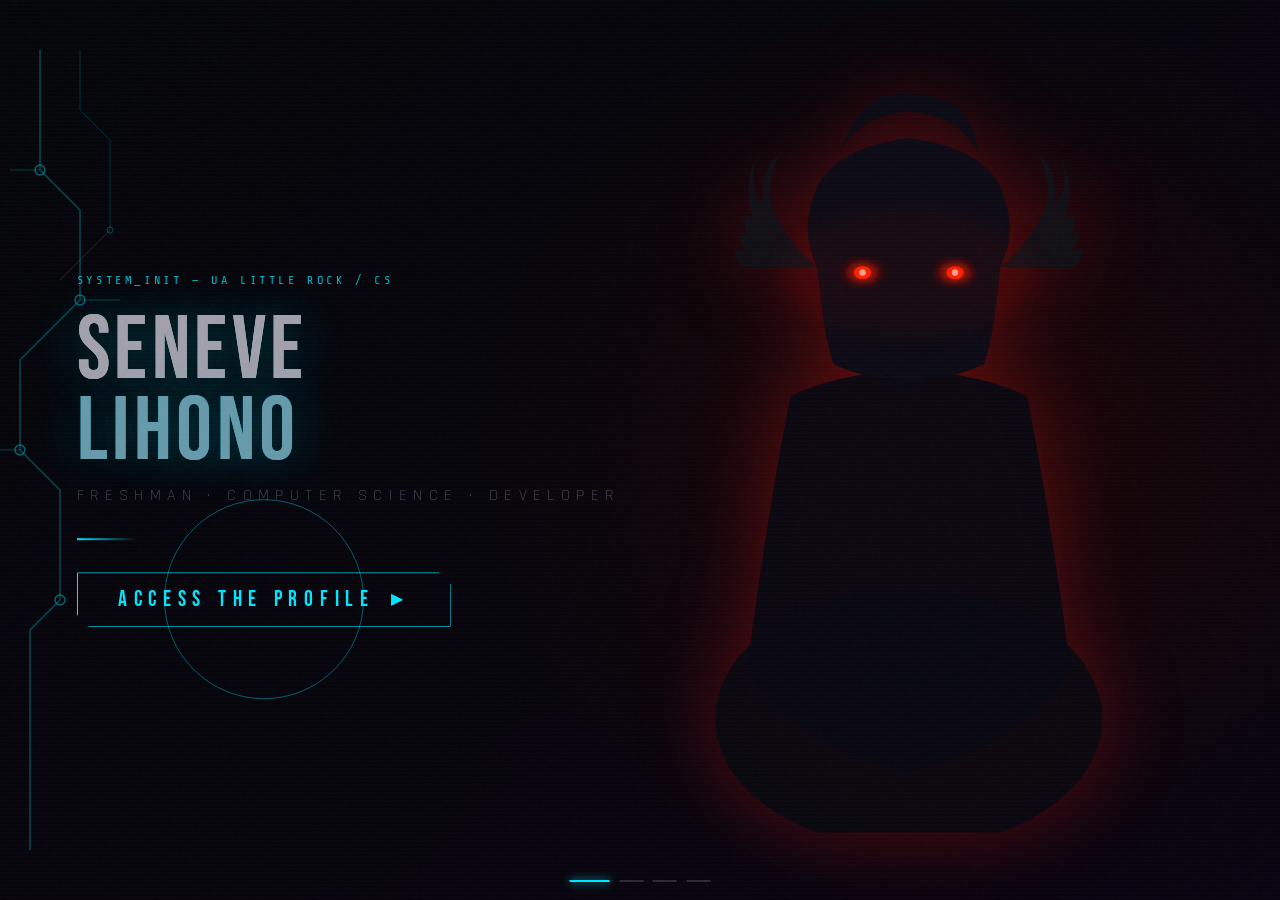
==== commit 22399647: "update of spinlight" ====
--- a/index.html
+++ b/index.html
@@ -3,7 +3,7 @@
 <head>
   <meta charset="UTF-8">
   <meta name="viewport" content="width=device-width, initial-scale=1.0">
-  <title>Seneve Lihono — Start</title>
+  <title>SpinLight</title>
   <link href="https://fonts.googleapis.com/css2?family=Bebas+Neue&family=Rajdhani:wght@300;400;600;700&family=Share+Tech+Mono&display=swap" rel="stylesheet">
   <link rel="stylesheet" href="shared.css">
   <link rel="stylesheet" href="start.css">
@@ -64,7 +64,7 @@
 
     <!-- Contenu texte gauche -->
     <div class="s0-left">
-      <div class="tag-line">SYSTEM_INIT — UA LITTLE ROCK / CS</div>
+      <div class="tag-line"> SYSTEM_INIT — UA LITTLE ROCK / CS </div>
 
       <div class="big-name">
         <div class="glitch-wrap" data-text="SENEVE">SENEVE</div>
--- a/start.css
+++ b/start.css
@@ -50,10 +50,7 @@
   opacity: 0.8;
 }
 
-.tag-line::before {
-  content: '> ';
-  color: var(--red);
-}
+
 
 .big-name {
   font-family: 'Bebas Neue', sans-serif;
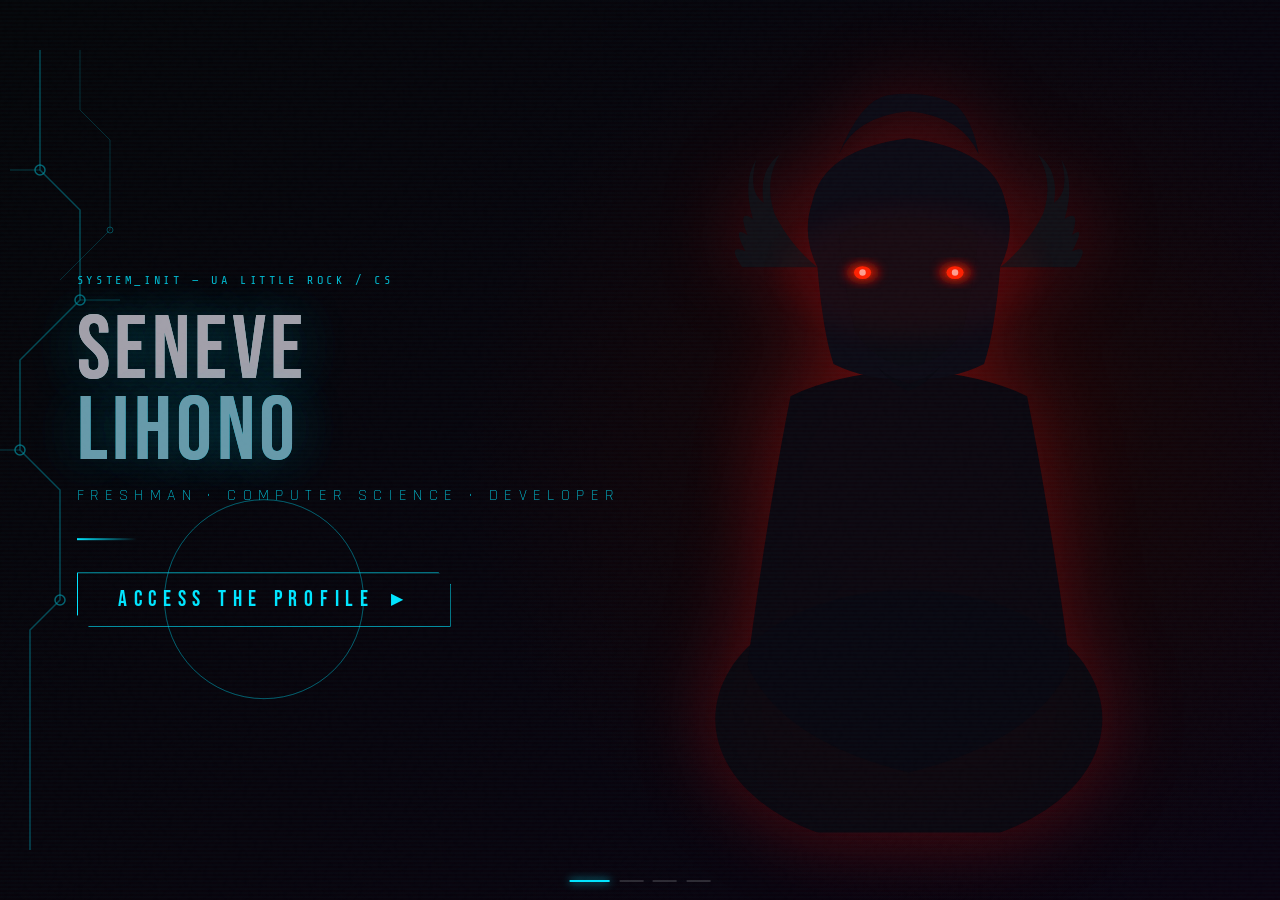
==== commit 911e951a: "update of spinlight" ====
--- a/index.html
+++ b/index.html
@@ -5,6 +5,7 @@
   <meta name="viewport" content="width=device-width, initial-scale=1.0">
   <title>SpinLight</title>
   <link href="https://fonts.googleapis.com/css2?family=Bebas+Neue&family=Rajdhani:wght@300;400;600;700&family=Share+Tech+Mono&display=swap" rel="stylesheet">
+  <link rel="icon" href="assets/logo.svg" type="image/svg+xml">
   <link rel="stylesheet" href="shared.css">
   <link rel="stylesheet" href="start.css">
 </head>
--- a/shared.css
+++ b/shared.css
@@ -11,7 +11,7 @@
   --mid:   #0d0d14;
   --panel: #0a0a12;
   --text:  #c8d0e0;
-  --dim:   #5a6070;
+  --dim:   #305784;
   --transition-speed: 0.9s;
 }
 
--- a/start.css
+++ b/start.css
@@ -71,7 +71,7 @@
   font-weight: 300;
   font-size: 1rem;
   letter-spacing: 0.4em;
-  color: var(--dim);
+  color: var(--cyan);
   margin-top: 0.8rem;
   text-transform: uppercase;
 }
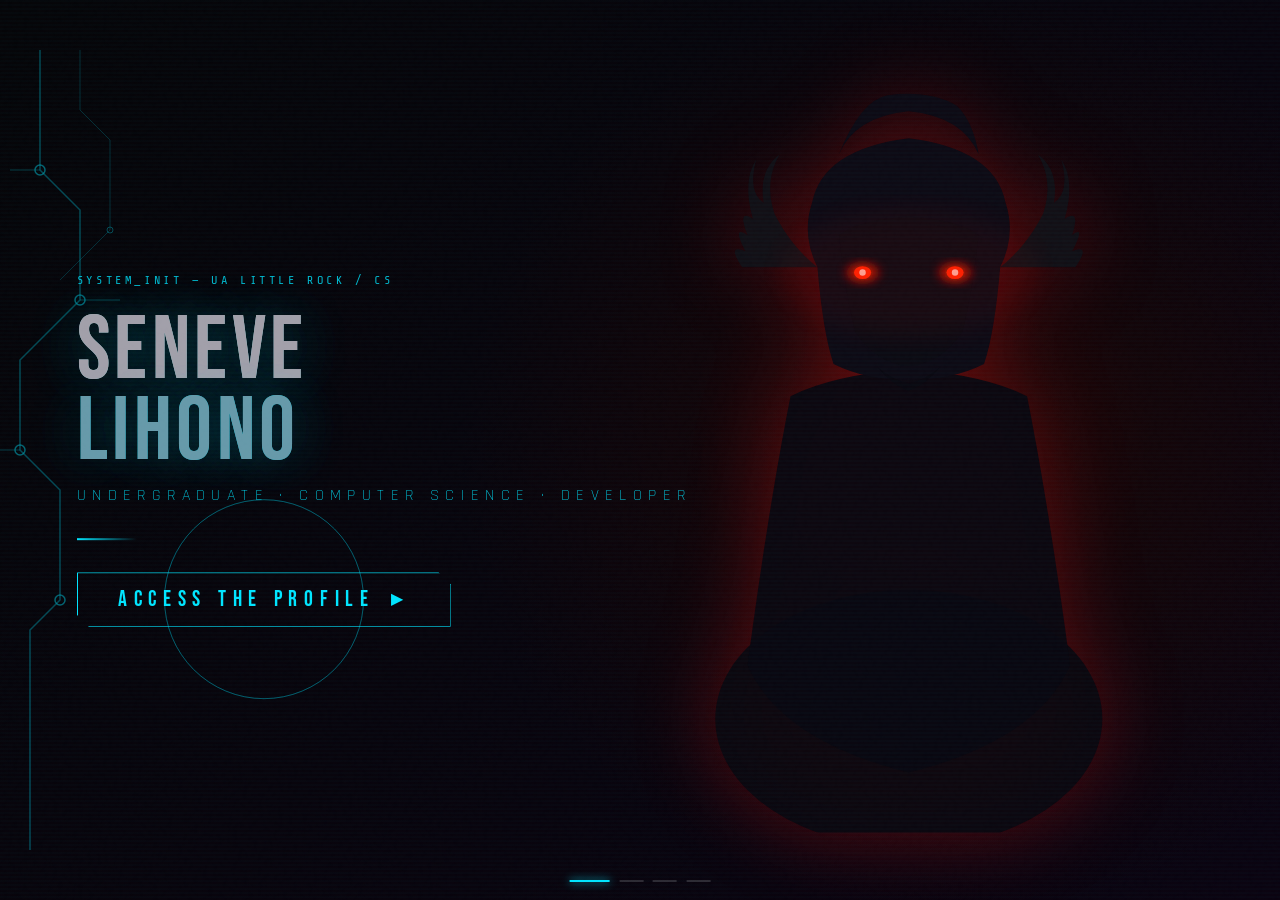
==== commit 90a2b61f: "update os spinlight" ====
--- a/index.html
+++ b/index.html
@@ -4,6 +4,7 @@
   <meta charset="UTF-8">
   <meta name="viewport" content="width=device-width, initial-scale=1.0">
   <title>SpinLight</title>
+  <meta name="author" content="Seneve Lihono">
   <link href="https://fonts.googleapis.com/css2?family=Bebas+Neue&family=Rajdhani:wght@300;400;600;700&family=Share+Tech+Mono&display=swap" rel="stylesheet">
   <link rel="icon" href="assets/logo.svg" type="image/svg+xml">
   <link rel="stylesheet" href="shared.css">
@@ -72,7 +73,7 @@
         <span class="glitch-wrap" data-text="LIHONO">LIHONO</span>
       </div>
 
-      <div class="sub-name">Freshman · Computer Science · Developer</div>
+      <div class="sub-name">Undergraduate · Computer Science · Developer</div>
       <div class="divider"></div>
 
       <!-- Bouton START avec anneaux pulsants -->
--- a/start.css
+++ b/start.css
@@ -49,7 +49,6 @@
   margin-bottom: 1.5rem;
   opacity: 0.8;
 }
-
 
 
 .big-name {
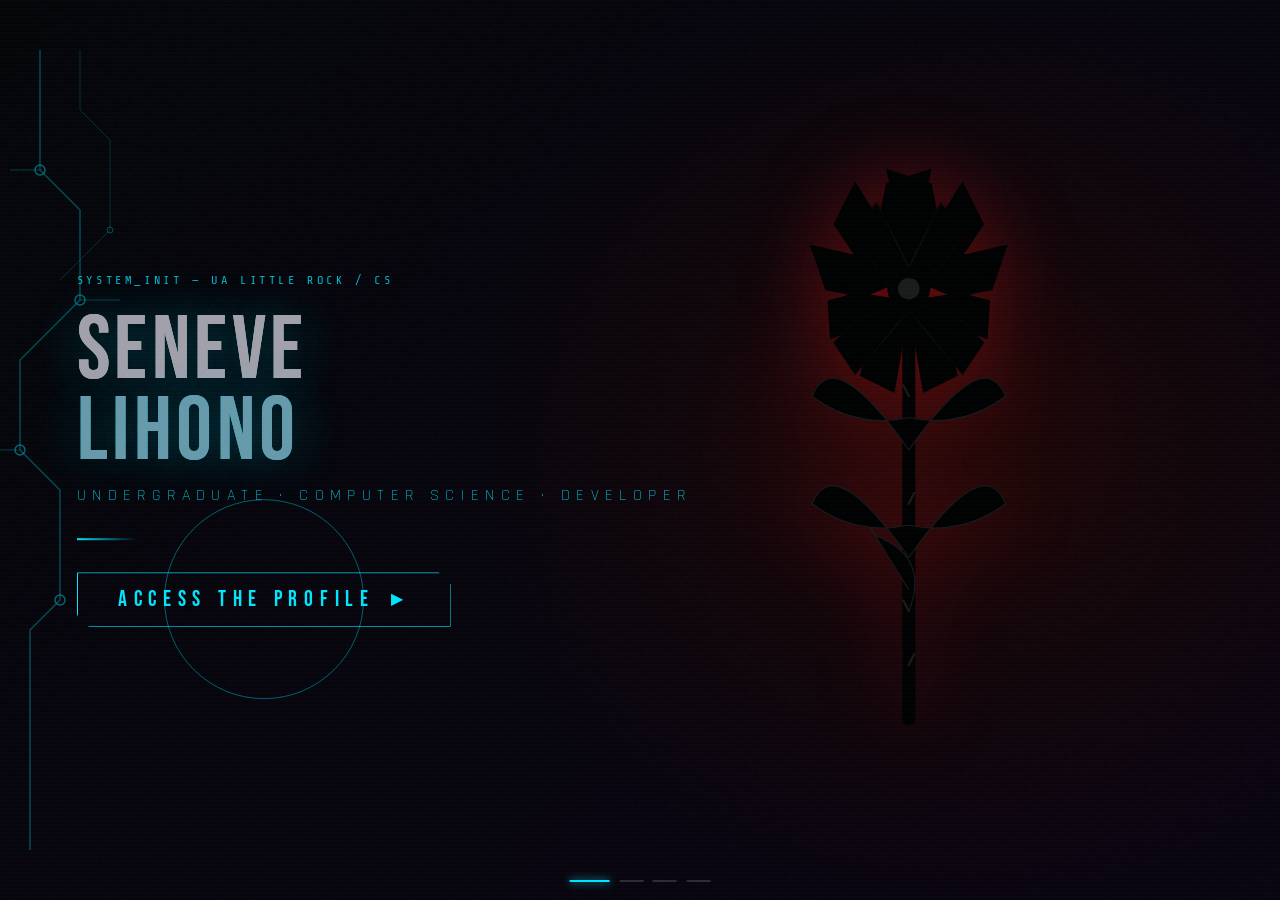
==== commit d366d2dc: "update of spinlight" ====
--- a/index.html
+++ b/index.html
@@ -35,35 +35,81 @@
     </svg>
 
     <!-- Personnage sombre (SVG art) -->
-    <div class="dark-figure">
-      <svg class="figure-svg" viewBox="0 0 500 700" xmlns="http://www.w3.org/2000/svg">
-        <defs>
-          <radialGradient id="eyeGlow" cx="50%" cy="50%" r="50%">
-            <stop offset="0%"   stop-color="#ff3300" stop-opacity="1"/>
-            <stop offset="60%"  stop-color="#cc1100" stop-opacity="0.8"/>
-            <stop offset="100%" stop-color="#660000" stop-opacity="0"/>
-          </radialGradient>
-          <filter id="blur-eye">  <feGaussianBlur stdDeviation="4"/>  </filter>
-          <filter id="blur-soft"> <feGaussianBlur stdDeviation="12"/> </filter>
-        </defs>
-        <ellipse cx="250" cy="600" rx="180" ry="120" fill="#080810" opacity="0.9"/>
-        <path d="M140 300 Q120 400 100 550 Q130 620 250 650 Q370 620 400 550 Q380 400 360 300 Q320 280 250 275 Q180 280 140 300Z" fill="#0a0810" opacity="0.95"/>
-        <path d="M165 180 Q150 150 160 120 Q170 70 250 60 Q330 70 340 120 Q350 150 335 180 Q330 240 320 270 Q290 285 250 285 Q210 285 180 270 Q170 240 165 180Z" fill="#0d0a14"/>
-        <path d="M165 180 Q140 160 125 130 Q115 100 130 75 Q110 90 115 120 Q100 110 108 80 Q95 100 105 135 Q90 125 100 150 Q85 140 98 165 Q80 158 95 180 Q165 180 165 180Z" fill="#111118" opacity="0.9"/>
-        <path d="M335 180 Q360 160 375 130 Q385 100 370 75 Q390 90 385 120 Q400 110 392 80 Q405 100 395 135 Q410 125 402 150 Q415 140 402 165 Q420 158 405 180 Q335 180 335 180Z" fill="#111118" opacity="0.9"/>
-        <path d="M185 75 Q200 40 250 35 Q300 40 315 75 Q310 45 295 30 Q270 15 230 20 Q205 25 185 75Z" fill="#0d0a14"/>
-        <path d="M185 150 Q190 200 200 240 Q220 270 250 272 Q280 270 300 240 Q310 200 315 150 Q295 135 250 133 Q205 135 185 150Z" fill="#0c0a12"/>
-        <ellipse cx="207" cy="185" rx="20" ry="12" fill="url(#eyeGlow)" filter="url(#blur-eye)" opacity="0.9"/>
-        <ellipse cx="293" cy="185" rx="20" ry="12" fill="url(#eyeGlow)" filter="url(#blur-eye)" opacity="0.9"/>
-        <ellipse cx="207" cy="185" rx="8"  ry="6"  fill="#ff2200"/>
-        <ellipse cx="293" cy="185" rx="8"  ry="6"  fill="#ff2200"/>
-        <ellipse cx="207" cy="185" rx="3"  ry="3"  fill="#fff" opacity="0.6"/>
-        <ellipse cx="293" cy="185" rx="3"  ry="3"  fill="#fff" opacity="0.6"/>
-        <ellipse cx="250" cy="185" rx="120" ry="60" fill="#ff1100" opacity="0.05" filter="url(#blur-soft)"/>
-        <path d="M220 272 Q235 290 250 295 Q265 290 280 272 Q265 285 250 288 Q235 285 220 272Z" fill="#0a0810"/>
-      </svg>
-    </div>
+<div class="dark-figure">
+  <svg class="figure-svg" viewBox="0 0 500 700" xmlns="http://www.w3.org/2000/svg">
+    <defs>
+      <!-- Dégradé pour les pétales (noir pur) -->
+      <radialGradient id="blackPetalGradient" cx="50%" cy="50%" r="70%">
+        <stop offset="0%" stop-color="#000000" />
+        <stop offset="100%" stop-color="#000000" />
+      </radialGradient>
 
+      <!-- Lueur très subtile pour les bords (gris foncé) -->
+      <radialGradient id="petalGlow" cx="50%" cy="50%" r="70%">
+        <stop offset="0%" stop-color="#1a1a1a" stop-opacity="0.8" />
+        <stop offset="100%" stop-color="#000000" stop-opacity="0.2" />
+      </radialGradient>
+
+      <!-- Dégradé pour les feuilles (noir) -->
+      <linearGradient id="blackLeafGradient" x1="0%" y1="0%" x2="100%" y2="100%">
+        <stop offset="0%" stop-color="#000000" />
+        <stop offset="100%" stop-color="#000000" />
+      </linearGradient>
+
+      <!-- Filtre pour un effet de lueur très discrète -->
+      <filter id="subtleGlow" x="-20%" y="-20%" width="140%" height="140%">
+        <feGaussianBlur stdDeviation="2" result="blur" />
+        <feComposite in="SourceGraphic" in2="blur" operator="over" />
+      </filter>
+    </defs>
+
+    <!-- Tige noire avec épines (inchangée) -->
+    <path d="M250 600 L250 200" stroke="#000000" stroke-width="12" stroke-linecap="round" />
+    <path d="M250 300 L245 290" stroke="#1a1a1a" stroke-width="2" stroke-linecap="round" />
+    <path d="M250 400 L255 390" stroke="#1a1a1a" stroke-width="2" stroke-linecap="round" />
+    <path d="M250 500 L245 490" stroke="#1a1a1a" stroke-width="2" stroke-linecap="round" />
+    <path d="M250 550 L255 540" stroke="#1a1a1a" stroke-width="2" stroke-linecap="round" />
+
+    <!-- Feuilles noires (inchangées) -->
+    <path d="M250 350 Q180 250 160 300 Q200 330 250 320 Q300 330 340 300 Q320 250 250 350"
+          fill="url(#blackLeafGradient)" stroke="#1a1a1a" stroke-width="1" />
+    <path d="M250 450 Q180 350 160 400 Q200 430 250 420 Q300 430 340 400 Q320 350 250 450"
+          fill="url(#blackLeafGradient)" stroke="#1a1a1a" stroke-width="1" />
+    <path d="M250 500 Q270 450 220 430 Q200 400 250 480"
+          fill="url(#blackLeafGradient)" stroke="#1a1a1a" stroke-width="1" />
+
+    <!-- Pétales de la rose noire (forme gothique et anguleuse) -->
+    <!-- Pétale central -->
+    <path d="M250 180 L220 120 L200 150 L220 180 L250 200 L280 180 L300 150 L280 120 Z"
+          fill="url(#blackPetalGradient)" filter="url(#subtleGlow)" />
+
+    <!-- Pétales supérieurs -->
+    <path d="M250 180 L200 100 L180 140 L200 170 L250 190 L300 170 L320 140 L300 100 Z"
+          fill="url(#blackPetalGradient)" transform="rotate(0 250 180)" />
+    <path d="M250 180 L200 100 L180 140 L200 170 L250 190 L300 170 L320 140 L300 100 Z"
+          fill="url(#blackPetalGradient)" transform="rotate(45 250 180)" />
+    <path d="M250 180 L200 100 L180 140 L200 170 L250 190 L300 170 L320 140 L300 100 Z"
+          fill="url(#blackPetalGradient)" transform="rotate(-45 250 180)" />
+
+    <!-- Pétales inférieurs -->
+    <path d="M250 220 L200 280 L180 250 L200 230 L250 210 L300 230 L320 250 L300 280 Z"
+          fill="url(#blackPetalGradient)" transform="rotate(0 250 220)" />
+    <path d="M250 220 L200 280 L180 250 L200 230 L250 210 L300 230 L320 250 L300 280 Z"
+          fill="url(#blackPetalGradient)" transform="rotate(30 250 220)" />
+    <path d="M250 220 L200 280 L180 250 L200 230 L250 210 L300 230 L320 250 L300 280 Z"
+          fill="url(#blackPetalGradient)" transform="rotate(-30 250 220)" />
+
+    <!-- Bords des pétales (lueur très subtile) -->
+    <path d="M250 180 L220 120 L200 150 L220 180 L250 200 L280 180 L300 150 L280 120 Z"
+          fill="none" stroke="url(#petalGlow)" stroke-width="1" />
+    <path d="M250 220 L200 280 L180 250 L200 230 L250 210 L300 230 L320 250 L300 280 Z"
+          fill="none" stroke="url(#petalGlow)" stroke-width="1" />
+
+    <!-- Centre de la rose (noir) -->
+    <circle cx="250" cy="200" r="20" fill="#000000" />
+    <circle cx="250" cy="200" r="10" fill="#1a1a1a" />
+  </svg>
+</div>
     <!-- Contenu texte gauche -->
     <div class="s0-left">
       <div class="tag-line"> SYSTEM_INIT — UA LITTLE ROCK / CS </div>
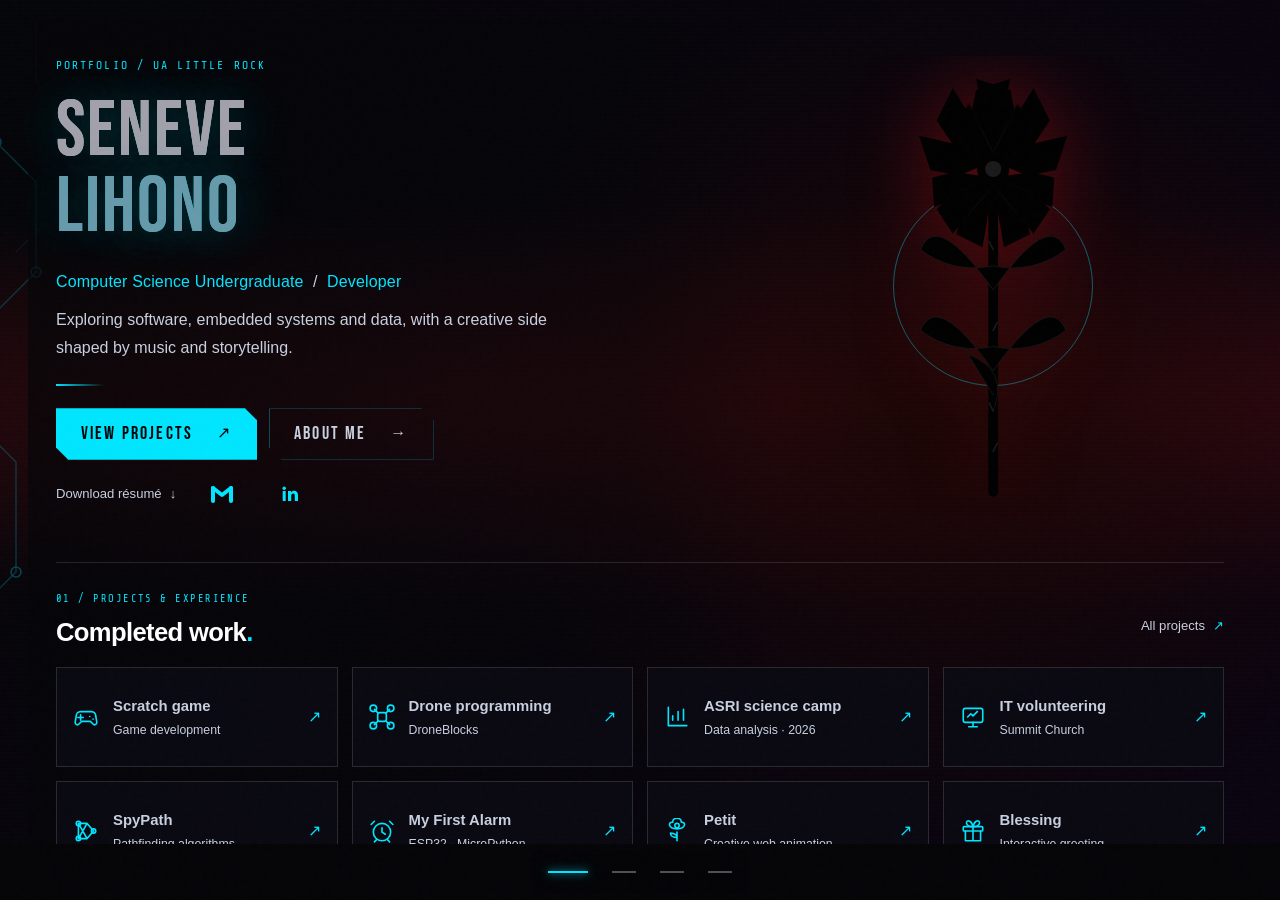
==== commit d4aa9a78: "Publish complete portfolio and current resume" ====
--- a/index.html
+++ b/index.html
@@ -1,16 +1,19 @@
 <!DOCTYPE html>
-<html lang="en,fr">
+<html lang="en">
 <head>
   <meta charset="UTF-8">
   <meta name="viewport" content="width=device-width, initial-scale=1.0">
   <title>SpinLight</title>
   <meta name="author" content="Seneve Lihono">
+  <meta name="description" content="Seneve Lihono, computer science undergraduate at UA Little Rock. Explore completed projects in games, drone programming and research, or get in touch.">
   <link href="https://fonts.googleapis.com/css2?family=Bebas+Neue&family=Rajdhani:wght@300;400;600;700&family=Share+Tech+Mono&display=swap" rel="stylesheet">
   <link rel="icon" href="assets/logo.svg" type="image/svg+xml">
-  <link rel="stylesheet" href="shared.css">
-  <link rel="stylesheet" href="start.css">
+  <link rel="stylesheet" href="shared.css?v=20261102">
+  <link rel="stylesheet" href="start.css?v=20261102">
+  <link rel="stylesheet" href="readability.css?v=20261102">
+  <link rel="stylesheet" href="home.css?v=20261102">
 </head>
-<body>
+<body class="home-page">
 
   <div class="page" id="page">
 
@@ -34,9 +37,13 @@
       <path d="M20 400 L0 400"   stroke="#00e5ff" stroke-width="1" opacity="0.4"/>
     </svg>
 
-    <!-- Personnage sombre (SVG art) -->
-<div class="dark-figure">
-  <svg class="figure-svg" viewBox="0 0 500 700" xmlns="http://www.w3.org/2000/svg">
+    <main class="home-layout" id="main">
+    <!-- La rose conserve son dessin, dans une zone réservée au décor. -->
+<div class="dark-figure" aria-hidden="true">
+  <div class="pulse-ring"></div>
+  <div class="pulse-ring"></div>
+  <div class="pulse-ring"></div>
+  <svg class="figure-svg" viewBox="140 60 220 570" xmlns="http://www.w3.org/2000/svg">
     <defs>
       <!-- Dégradé pour les pétales (noir pur) -->
       <radialGradient id="blackPetalGradient" cx="50%" cy="50%" r="70%">
@@ -112,37 +119,100 @@
 </div>
     <!-- Contenu texte gauche -->
     <div class="s0-left">
-      <div class="tag-line"> SYSTEM_INIT — UA LITTLE ROCK / CS </div>
-
-      <div class="big-name">
-        <div class="glitch-wrap" data-text="SENEVE">SENEVE</div>
+      <div class="tag-line">PORTFOLIO / UA LITTLE ROCK</div>
+
+      <header class="home-identity">
+      <h1 class="big-name" aria-label="Seneve Lihono">
+        <span class="glitch-wrap name-first" data-text="SENEVE">SENEVE</span>
         <span class="glitch-wrap" data-text="LIHONO">LIHONO</span>
+      </h1>
+      </header>
+
+      <div class="home-details">
+      <p class="sub-name">Computer Science Undergraduate <span aria-hidden="true">/</span> Developer</p>
+      <p class="home-intro">Exploring software, embedded systems and data, with a creative side shaped by music and storytelling.</p>
+      <div class="divider"></div>
+
+      <!-- Actions principales ; les anneaux animent désormais la zone décorative. -->
+      <div class="home-actions">
+      <div class="btn-wrapper">
+        <a class="start-btn home-primary" href="works/works.html" data-home-nav>
+          VIEW PROJECTS <span class="arrow" aria-hidden="true">↗</span>
+        </a>
       </div>
-
-      <div class="sub-name">Undergraduate · Computer Science · Developer</div>
-      <div class="divider"></div>
-
-      <!-- Bouton START avec anneaux pulsants -->
-      <div class="btn-wrapper">
-        <div class="pulse-ring"></div>
-        <div class="pulse-ring"></div>
-        <div class="pulse-ring"></div>
-        <button class="start-btn" id="startBtn">
-          ACCESS THE PROFILE <span class="arrow">▶</span>
+        <button class="start-btn home-profile-button" id="startBtn">
+          ABOUT ME <span class="arrow" aria-hidden="true">→</span>
         </button>
       </div>
+
+      <nav class="home-quick-links" aria-label="Contact and résumé">
+        <a href="assets/seneve-lihono-resume.pdf?v=20261102" download="Seneve-Lihono-Resume.pdf">Download résumé <span aria-hidden="true">↓</span></a>
+        <a class="contact-icon" href="mailto:slihono24@gmail.com" aria-label="Send me an email" title="Email"><img src="assets/gmail.svg" alt="" width="24" height="24"></a>
+        <a class="contact-icon" href="https://www.linkedin.com/in/seneve-lihono-4189bb3b4" target="_blank" rel="noopener noreferrer" aria-label="LinkedIn profile" title="LinkedIn"><img src="assets/linkedin.svg" alt="" width="24" height="24"></a>
+      </nav>
+      </div>
     </div>
 
+      <section class="home-completed" aria-labelledby="completed-heading">
+        <div class="home-section-heading">
+          <div><p class="home-eyebrow">01 / PROJECTS &amp; EXPERIENCE</p><h2 id="completed-heading">Completed work<span aria-hidden="true">.</span></h2></div>
+          <a href="works/works.html" data-home-nav class="home-all-work">All projects <span aria-hidden="true">↗</span></a>
+        </div>
+        <div class="home-completed-grid">
+          <a class="home-project" href="works/works.html?project=scratch" data-home-nav>
+            <svg class="home-project-icon" aria-hidden="true" viewBox="0 0 24 24" fill="none" stroke="currentColor" stroke-width="1.5" stroke-linecap="round" stroke-linejoin="round"><path d="M7 7h10a4 4 0 0 1 4 4l1 6a2 2 0 0 1-3.5 1.5L16 16H8l-2.5 2.5A2 2 0 0 1 2 17l1-6a4 4 0 0 1 4-4Z"/><path d="M7 10v5M4.5 12.5h5M15.5 11.5h.01M18.5 14h.01"/></svg>
+            <span><strong>Scratch game</strong><small>Game development</small></span>
+            <span class="home-project-arrow" aria-hidden="true">↗</span>
+          </a>
+          <a class="home-project" href="works/works.html?project=drone" data-home-nav>
+            <svg class="home-project-icon" aria-hidden="true" viewBox="0 0 24 24" fill="none" stroke="currentColor" stroke-width="1.5" stroke-linecap="round" stroke-linejoin="round"><rect x="8" y="8" width="8" height="8" rx="2"/><path d="m8 8-3-3m11 3 3-3M8 16l-3 3m11-3 3 3"/><circle cx="4" cy="4" r="3"/><circle cx="20" cy="4" r="3"/><circle cx="4" cy="20" r="3"/><circle cx="20" cy="20" r="3"/></svg>
+            <span><strong>Drone programming</strong><small>DroneBlocks</small></span>
+            <span class="home-project-arrow" aria-hidden="true">↗</span>
+          </a>
+          <a class="home-project" href="works/works.html?project=research" data-home-nav>
+            <svg class="home-project-icon" aria-hidden="true" viewBox="0 0 24 24" fill="none" stroke="currentColor" stroke-width="1.5" stroke-linecap="round" stroke-linejoin="round"><path d="M4 3v17h17M8 15v-4m5 4V7m5 8V5"/></svg>
+            <span><strong>ASRI science camp</strong><small>Data analysis · 2026</small></span>
+            <span class="home-project-arrow" aria-hidden="true">↗</span>
+          </a>
+          <a class="home-project" href="works/works.html?project=church" data-home-nav>
+            <svg class="home-project-icon" aria-hidden="true" viewBox="0 0 24 24" fill="none" stroke="currentColor" stroke-width="1.5" stroke-linecap="round" stroke-linejoin="round"><rect x="3" y="4" width="18" height="13" rx="2"/><path d="M8 21h8m-4-4v4m-5-9 3-3 2 2 4-4"/></svg>
+            <span><strong>IT volunteering</strong><small>Summit Church</small></span>
+            <span class="home-project-arrow" aria-hidden="true">↗</span>
+          </a>
+          <a class="home-project" href="works/works.html?project=spypath" data-home-nav>
+            <svg class="home-project-icon" aria-hidden="true" viewBox="0 0 24 24" fill="none" stroke="currentColor" stroke-width="1.5" stroke-linecap="round" stroke-linejoin="round"><path d="M5 5h8l6 7-6 7H5V5Zm0 0 8 14M13 5 5 19"/><circle cx="5" cy="5" r="2"/><circle cx="19" cy="12" r="2"/><circle cx="5" cy="19" r="2"/></svg>
+            <span><strong>SpyPath</strong><small>Pathfinding algorithms</small></span>
+            <span class="home-project-arrow" aria-hidden="true">↗</span>
+          </a>
+          <a class="home-project" href="works/works.html?project=alarm" data-home-nav>
+            <svg class="home-project-icon" aria-hidden="true" viewBox="0 0 24 24" fill="none" stroke="currentColor" stroke-width="1.5" stroke-linecap="round" stroke-linejoin="round"><circle cx="12" cy="13" r="8"/><path d="M12 9v4l3 2M5 3 2 6m17-3 3 3M7 20l-2 2m12-2 2 2"/></svg>
+            <span><strong>My First Alarm</strong><small>ESP32 · MicroPython</small></span>
+            <span class="home-project-arrow" aria-hidden="true">↗</span>
+          </a>
+          <a class="home-project" href="works/works.html?project=petit" data-home-nav>
+            <svg class="home-project-icon" aria-hidden="true" viewBox="0 0 24 24" fill="none" stroke="currentColor" stroke-width="1.5" stroke-linecap="round" stroke-linejoin="round"><path d="M12 21v-8m0 5c-4 0-6-2-6-4 4 0 6 2 6 4Zm0-8C3 10 4 3 8 4c0-5 8-5 8 0 4-1 5 6-4 6Z"/><circle cx="12" cy="7" r="2"/></svg>
+            <span><strong>Petit</strong><small>Creative web animation</small></span>
+            <span class="home-project-arrow" aria-hidden="true">↗</span>
+          </a>
+          <a class="home-project" href="works/works.html?project=blessing" data-home-nav>
+            <svg class="home-project-icon" aria-hidden="true" viewBox="0 0 24 24" fill="none" stroke="currentColor" stroke-width="1.5" stroke-linecap="round" stroke-linejoin="round"><rect x="3" y="8" width="18" height="4" rx="1"/><path d="M5 12v9h14v-9M12 8v13m0-13C4 8 5 1 9 3c2 1 3 5 3 5Zm0 0c8 0 7-7 3-5-2 1-3 5-3 5Z"/></svg>
+            <span><strong>Blessing</strong><small>Interactive greeting</small></span>
+            <span class="home-project-arrow" aria-hidden="true">↗</span>
+          </a>
+        </div>
+      </section>
+    </main>
+
   </div><!-- /page -->
 
   <!-- Points de progression -->
-  <div class="progress">
-    <span class="prog-dot active"></span>
-    <a class="prog-dot" href="whoiam/whoiam.html"></a>
-    <a class="prog-dot" href="vision/vision.html"></a>
-    <a class="prog-dot" href="works/works.html"></a>
-  </div>
-
-  <script src="start.js"></script>
+  <nav class="progress" aria-label="Portfolio pages">
+    <a class="prog-dot active" href="index.html" aria-label="Home" aria-current="page"></a>
+    <a class="prog-dot" href="whoiam/whoiam.html" aria-label="About me"></a>
+    <a class="prog-dot" href="vision/vision.html" aria-label="Vision"></a>
+    <a class="prog-dot" href="works/works.html" aria-label="Projects"></a>
+  </nav>
+
+  <script src="start.js?v=20261102"></script>
 </body>
 </html>
--- a/shared.css
+++ b/shared.css
@@ -91,10 +91,13 @@
 /* ── Circuit board décoratif (SVG latéral) ── */
 .circuit {
   position: absolute;
-  left: 0;
+  left: -44px;
   top: 0;
   width: 220px;
   height: 100%;
+  /* Keep the original trace, clipped inside the outer gutter on every page. */
+  --circuit-visible-edge: clamp(8px, calc(4vw - 8px), 48px);
+  clip-path: inset(0 calc(100% - 44px - var(--circuit-visible-edge)) 0 0);
   opacity: 0.6;
   pointer-events: none;
   z-index: 1;
--- a/start.css
+++ b/start.css
@@ -8,8 +8,8 @@
   inset: 0;
   background:
     radial-gradient(ellipse 60% 80% at 75% 50%, #1a0505 0%, transparent 65%),
-    radial-gradient(ellipse 30% 40% at 72% 48%, rgba(180, 20, 20, 0.25) 0%, transparent 60%),
-    linear-gradient(135deg, #050508 0%, #0a0310 100%);
+    radial-gradient(ellipse 300% 40% at 72% 48%, rgba(180, 20, 20, 0.25) 0%, transparent 60%),
+    linear-gradient(125deg, #050508 0%, #0a0310 100%);
 }
 
 /* ── Personnage sombre droite ── */
--- a/readability.css
+++ b/readability.css
@@ -0,0 +1,142 @@
+/* Typography and contact-link refinements. Original artwork, palette and effects live in
+   shared.css and the page stylesheets and must remain unchanged. */
+
+.bio-text,
+.study-text,
+.modal-desc {
+  font-family: 'Segoe UI', Arial, sans-serif;
+  font-size: 0.95rem;
+  font-weight: 400;
+  line-height: 1.7;
+  letter-spacing: normal;
+}
+
+.bio-text p + p {
+  margin-top: 0.65rem;
+}
+
+.bio-text ul {
+  padding-left: 1.1rem;
+}
+
+.bio-text li + li {
+  margin-top: 0.4rem;
+}
+
+.bio-text strong {
+  font-weight: 600;
+}
+
+.bio-text a {
+  color: inherit;
+  text-underline-offset: 0.2em;
+  overflow-wrap: anywhere;
+}
+
+.contact-icon {
+  display: inline-flex;
+  align-items: center;
+  justify-content: center;
+  flex-shrink: 0;
+  width: 44px;
+  height: 44px;
+  padding: 9px;
+  border: 0;
+  background: transparent;
+  text-decoration: none;
+  transition: filter 0.2s;
+}
+
+.contact-icon img {
+  display: block;
+  width: 24px;
+  height: 24px;
+  object-fit: contain;
+}
+
+.contact-icon:hover,
+.contact-icon:focus-visible {
+  background: transparent;
+  filter: drop-shadow(0 0 6px rgba(0, 229, 255, 0.35));
+}
+
+.contact-icon:focus-visible {
+  outline: 2px solid var(--cyan);
+  outline-offset: 3px;
+}
+
+.profile-contact-links {
+  display: flex;
+  align-items: center;
+  flex-wrap: wrap;
+  gap: 12px;
+}
+
+.profile-contact-links > a:not(.contact-icon) {
+  display: inline-flex;
+  align-items: center;
+  min-height: 44px;
+}
+
+.bio-label {
+  font-size: 0.72rem;
+  letter-spacing: 0.18em;
+}
+
+/* Keep the same four bio cards and the two Vision panels. Bound the text area
+   so the larger body type remains readable on shorter screens. */
+.bio-grid,
+.two-col {
+  bottom: 16%;
+  overflow-y: auto;
+  overflow-x: hidden;
+  align-content: start;
+  padding-bottom: 1rem;
+  padding-right: 0.5rem;
+}
+
+.work-label {
+  font-family: 'Segoe UI', Arial, sans-serif;
+  font-size: 0.75rem;
+  font-weight: 600;
+  line-height: 1.45;
+  letter-spacing: 0.035em;
+}
+
+.work-status {
+  font-size: 0.6rem;
+}
+
+.modal-title {
+  margin-top: 1.1rem;
+}
+
+.modal-close {
+  font-size: 0.9rem;
+}
+
+.sub-name {
+  font-family: 'Segoe UI', Arial, sans-serif;
+  font-weight: 400;
+  line-height: 1.7;
+  letter-spacing: 0.18em;
+  max-width: 80vw;
+}
+
+@media (max-width: 480px) {
+  .tag-line {
+    font-size: 0.65rem;
+    letter-spacing: 0.16em;
+    max-width: 85vw;
+  }
+
+  .sub-name {
+    font-size: 0.85rem;
+    letter-spacing: 0.12em;
+  }
+
+  .start-btn {
+    font-size: 1.05rem;
+    letter-spacing: 0.16em;
+  }
+}
--- a/home.css
+++ b/home.css
@@ -0,0 +1,523 @@
+/* Cover-page composition. Original artwork, palette and animation keyframes
+   remain in start.css/shared.css; all changes here are scoped to the home. */
+.home-page #page {
+  width: 100%;
+  height: calc(100svh - 56px);
+  overflow-x: hidden;
+  overflow-y: auto;
+  overscroll-behavior-y: contain;
+  scrollbar-width: thin;
+  scrollbar-color: var(--cyan) var(--dark);
+}
+
+.home-page .s0-bg,
+.home-page .scanlines,
+.home-page .circuit {
+  position: fixed;
+}
+
+.home-page .circuit {
+  opacity: 0.4;
+}
+
+.home-page .scanlines {
+  opacity: 0.4;
+}
+
+.home-layout {
+  position: relative;
+  z-index: 3;
+  isolation: isolate;
+  display: grid;
+  grid-template-columns: minmax(0, 1.15fr) minmax(0, 0.85fr);
+  grid-template-areas: 'eyebrow artwork' 'identity artwork' 'details artwork' 'work work';
+  column-gap: 80px;
+  align-content: center;
+  width: min(1180px, calc(100% - 112px));
+  min-height: 100%;
+  margin-inline: auto;
+  padding-block: 56px 40px;
+}
+
+.home-layout::before {
+  content: '';
+  position: absolute;
+  z-index: -1;
+  inset: 20px 38% 40px -28px;
+  background: linear-gradient(90deg, rgba(5, 5, 8, 0.7), rgba(5, 5, 8, 0.45) 80%, transparent);
+  pointer-events: none;
+}
+
+.home-page .s0-left {
+  display: contents;
+}
+
+.home-page .tag-line {
+  grid-area: eyebrow;
+  max-width: none;
+  margin-bottom: 18px;
+  font-size: 0.72rem;
+  letter-spacing: 0.18em;
+  line-height: 1.7;
+  opacity: 1;
+}
+
+.home-identity {
+  grid-area: identity;
+  min-width: 0;
+  container-type: inline-size;
+}
+
+.home-page .big-name {
+  font-weight: 400;
+  font-size: clamp(4.5rem, 6.2vw, 5.8rem);
+  line-height: 0.96;
+  letter-spacing: 0.025em;
+}
+
+.home-page .big-name .name-first {
+  color: inherit;
+  display: inline-block;
+}
+
+.home-page .dark-figure {
+  grid-area: artwork;
+  position: relative;
+  inset: auto;
+  transform: none;
+  align-self: center;
+  width: 100%;
+  height: 460px;
+  overflow: hidden;
+  pointer-events: none;
+}
+
+.home-page .figure-svg {
+  position: relative;
+  z-index: 1;
+  width: 100%;
+  height: 100%;
+}
+
+.home-details {
+  grid-area: details;
+  position: relative;
+  isolation: isolate;
+  min-width: 0;
+  margin-top: 22px;
+}
+
+.home-page .sub-name {
+  max-width: none;
+  margin: 0;
+  font: 500 1rem/1.6 'Segoe UI', Arial, sans-serif;
+  letter-spacing: 0.01em;
+  text-transform: none;
+  text-wrap: balance;
+}
+
+.home-page .sub-name > span {
+  padding-inline: 0.3em;
+  color: var(--text);
+}
+
+.home-intro {
+  max-width: 34rem;
+  margin-top: 12px;
+  font: 400 1rem/1.75 'Segoe UI', Arial, sans-serif;
+  color: var(--text);
+  text-wrap: pretty;
+}
+
+.home-page .divider {
+  margin: 22px 0;
+  width: 48px;
+}
+
+.home-actions {
+  display: flex;
+  flex-wrap: wrap;
+  align-items: center;
+  gap: 12px;
+}
+
+.home-page .home-actions .start-btn {
+  justify-content: center;
+  gap: 24px;
+  min-height: 50px;
+  padding: 12px 24px;
+  font-size: 1.12rem;
+  letter-spacing: 0.12em;
+  line-height: 1.4;
+  text-decoration: none;
+  transition: background-color 0.2s, border-color 0.2s, color 0.2s, box-shadow 0.2s;
+}
+
+.home-page .home-primary {
+  background: var(--cyan);
+  color: var(--dark);
+}
+
+.home-page .home-primary:hover {
+  background: var(--cyan);
+  color: var(--dark);
+}
+
+.home-page .home-profile-button {
+  border-color: rgba(0, 229, 255, 0.35);
+  color: var(--text);
+}
+
+.home-page .home-profile-button:hover {
+  border-color: var(--cyan);
+  color: var(--dark);
+}
+
+.home-quick-links {
+  display: flex;
+  flex-wrap: wrap;
+  gap: 0 24px;
+  margin-top: 12px;
+}
+
+.home-quick-links a,
+.home-all-work {
+  display: inline-flex;
+  align-items: center;
+  gap: 8px;
+  min-height: 44px;
+  color: var(--text);
+  font: 400 0.82rem/1.6 'Segoe UI', Arial, sans-serif;
+  text-decoration: none;
+  text-underline-offset: 0.25em;
+}
+
+.home-quick-links a:hover,
+.home-all-work:hover {
+  color: var(--cyan);
+  text-decoration: underline;
+}
+
+.home-completed {
+  grid-area: work;
+  min-width: 0;
+  margin-top: 46px;
+  padding-top: 28px;
+  border-top: 1px solid rgba(255, 255, 255, 0.12);
+}
+
+.home-section-heading {
+  display: flex;
+  justify-content: space-between;
+  align-items: end;
+  gap: 20px;
+  margin-bottom: 20px;
+}
+
+.home-eyebrow {
+  margin-bottom: 8px;
+  color: var(--cyan);
+  font: 400 0.65rem/1.7 'Share Tech Mono', monospace;
+  letter-spacing: 0.14em;
+}
+
+.home-completed h2 {
+  color: #fff;
+  font: 600 1.6rem/1.2 'Segoe UI', Arial, sans-serif;
+  letter-spacing: -0.025em;
+}
+
+.home-completed h2 > span,
+.home-all-work > span {
+  color: var(--cyan);
+}
+
+.home-completed-grid {
+  display: grid;
+  grid-template-columns: repeat(4, minmax(0, 1fr));
+  gap: 14px;
+}
+
+.home-project {
+  position: relative;
+  display: flex;
+  align-items: center;
+  gap: 14px;
+  min-width: 0;
+  min-height: 100px;
+  padding: 18px 16px;
+  border: 1px solid rgba(255, 255, 255, 0.13);
+  background: rgba(10, 10, 18, 0.9);
+  color: var(--text);
+  text-decoration: none;
+  transition: border-color 0.2s, background-color 0.2s;
+}
+
+.home-project:hover {
+  border-color: rgba(0, 229, 255, 0.6);
+  background: rgba(0, 229, 255, 0.055);
+}
+
+.home-project-icon {
+  width: 26px;
+  height: 26px;
+  color: var(--cyan);
+  flex-shrink: 0;
+}
+
+.home-project > span:not(.home-project-arrow) {
+  min-width: 0;
+}
+
+.home-project strong {
+  display: block;
+  font: 600 0.93rem/1.4 'Segoe UI', Arial, sans-serif;
+  text-wrap: balance;
+}
+
+.home-project small {
+  display: block;
+  margin-top: 5px;
+  font: 400 0.77rem/1.4 'Segoe UI', Arial, sans-serif;
+  text-wrap: pretty;
+}
+
+.home-project-arrow {
+  flex-shrink: 0;
+  margin-left: auto;
+  color: var(--cyan);
+  font-size: 1rem;
+}
+
+.home-page a:focus-visible,
+.home-page button:focus-visible {
+  outline: 2px solid var(--cyan);
+  outline-offset: 4px;
+}
+
+.home-page .home-primary:focus-visible {
+  outline: none;
+  box-shadow: inset 0 0 0 3px var(--dark);
+}
+
+.home-page .home-profile-button:focus-visible {
+  outline: none;
+  box-shadow: inset 0 0 0 2px var(--cyan);
+}
+
+/* Keep the original progression bars; give their links usable hit areas. */
+.home-page .progress {
+  bottom: 6px;
+  gap: 8px;
+  padding-inline: 8px;
+  background: rgba(5, 5, 8, 0.94);
+}
+
+.home-page .prog-dot {
+  position: relative;
+  width: 40px;
+  height: 44px;
+  background: none;
+}
+
+.home-page .prog-dot.active {
+  width: 56px;
+  background: none;
+  box-shadow: none;
+}
+
+.home-page .prog-dot::before {
+  content: '';
+  position: absolute;
+  left: 8px;
+  top: 21px;
+  width: 24px;
+  height: 2px;
+  background: rgba(255, 255, 255, 0.3);
+}
+
+.home-page .prog-dot.active::before {
+  width: 40px;
+  background: var(--cyan);
+  box-shadow: 0 0 8px var(--cyan);
+}
+
+.home-page .prog-dot:hover::before {
+  background: var(--cyan);
+}
+
+@media (max-width: 1100px) {
+  .home-layout {
+    width: calc(100% - 96px);
+    column-gap: 48px;
+  }
+
+  .home-completed-grid {
+    grid-template-columns: repeat(2, minmax(0, 1fr));
+  }
+}
+
+@media (max-width: 800px) {
+  .home-layout {
+    width: calc(100% - 64px);
+    padding-block: 38px 40px;
+    grid-template-columns: minmax(0, 1fr) 180px;
+    grid-template-areas: 'eyebrow eyebrow' 'identity artwork' 'details details' 'work work';
+    column-gap: 24px;
+  }
+
+  .home-layout::before {
+    inset: 12px -16px 30px;
+    background: rgba(5, 5, 8, 0.25);
+  }
+
+  .home-page .tag-line {
+    margin-bottom: 14px;
+  }
+
+  .home-identity {
+    align-self: center;
+  }
+
+  .home-page .big-name {
+    font-size: clamp(3.6rem, 8.4vw, 5.2rem);
+  }
+
+  .home-page .dark-figure {
+    height: 210px;
+  }
+
+  .home-details {
+    margin-top: 22px;
+  }
+
+  .home-completed {
+    margin-top: 34px;
+  }
+}
+
+@media (max-width: 520px) {
+  .home-layout {
+    width: calc(100% - 48px);
+    padding-top: 30px;
+    grid-template-columns: minmax(0, 1fr) 112px;
+    column-gap: 16px;
+  }
+
+  .home-page .tag-line {
+    font-size: 0.65rem;
+    letter-spacing: 0.13em;
+    margin-bottom: 8px;
+  }
+
+  .home-page .big-name {
+    font-size: clamp(2rem, 21cqw, 3.5rem);
+  }
+
+  .home-page .dark-figure {
+    height: 166px;
+  }
+
+  .home-page .sub-name {
+    font-size: 0.95rem;
+  }
+
+  .home-intro {
+    font-size: 0.95rem;
+    line-height: 1.75;
+  }
+
+  .home-page .home-actions .start-btn {
+    gap: 16px;
+    padding-inline: 20px;
+    font-size: 1.05rem;
+  }
+
+  .home-quick-links {
+    column-gap: 20px;
+  }
+
+  .home-section-heading {
+    gap: 10px;
+  }
+
+  .home-completed h2 {
+    font-size: 1.4rem;
+  }
+
+  .home-all-work {
+    font-size: 0.77rem;
+    white-space: nowrap;
+  }
+
+  .home-eyebrow {
+    font-size: 0.59rem;
+    letter-spacing: 0.08em;
+  }
+
+  .home-completed-grid {
+    grid-template-columns: 1fr;
+    gap: 10px;
+  }
+
+  .home-project {
+    min-height: 84px;
+    padding: 16px;
+    gap: 16px;
+  }
+
+  .home-project strong {
+    font-size: 0.97rem;
+  }
+
+  .home-project small {
+    font-size: 0.8rem;
+  }
+}
+
+@media (max-width: 350px) {
+  .home-layout {
+    grid-template-columns: minmax(0, 1fr) 96px;
+    column-gap: 12px;
+  }
+
+  .home-page .dark-figure {
+    height: 150px;
+  }
+
+  .home-page .home-actions {
+    display: grid;
+    grid-template-columns: 1fr;
+    gap: 10px;
+  }
+
+  .home-page .home-actions .start-btn {
+    width: 100%;
+    padding-inline: 20px;
+    gap: 16px;
+    font-size: 1.05rem;
+  }
+
+  .home-section-heading {
+    flex-wrap: wrap;
+    gap: 4px;
+  }
+}
+
+@media (prefers-reduced-motion: reduce) {
+  .home-page .glitch-wrap::before,
+  .home-page .glitch-wrap::after,
+  .home-page .pulse-ring {
+    animation: none;
+  }
+
+  .home-page .page-enter,
+  .home-page .page-exit {
+    animation-duration: 0.01ms;
+  }
+
+  .home-page a,
+  .home-page button {
+    transition: none;
+  }
+}
